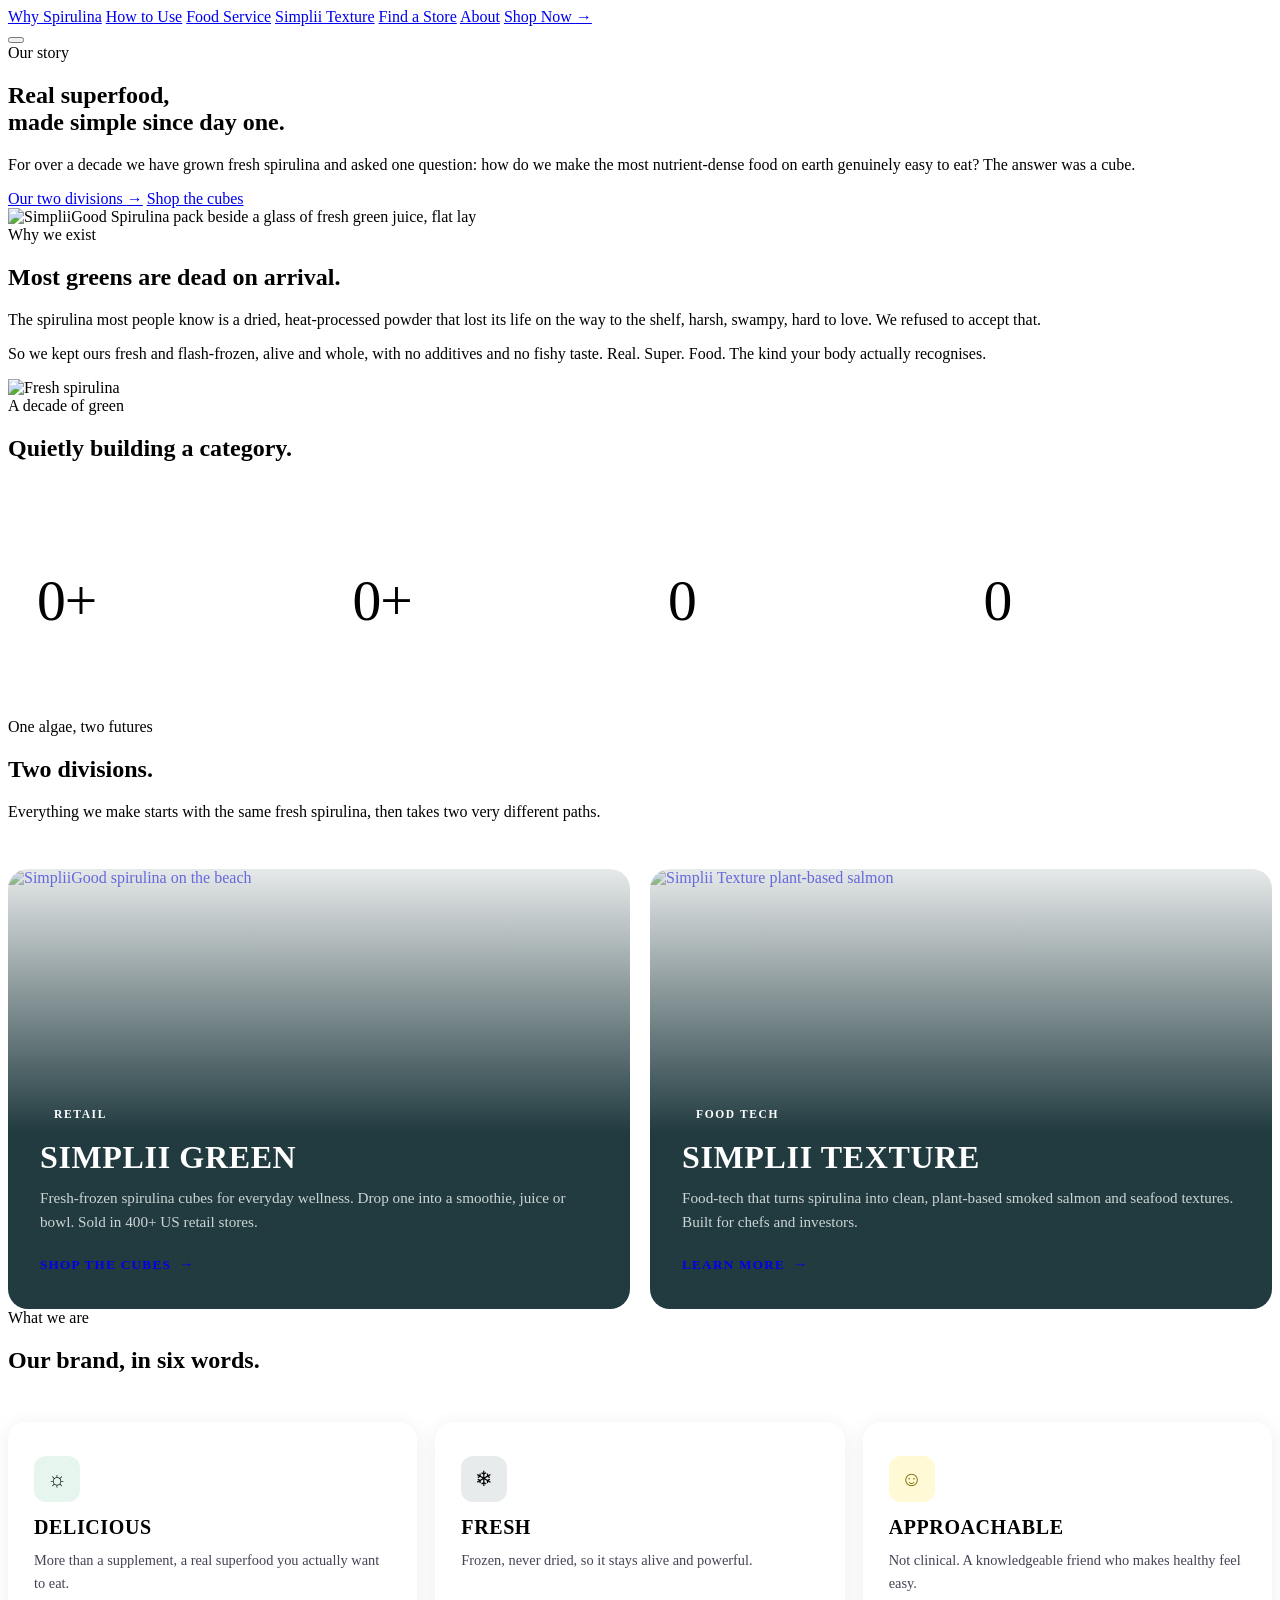
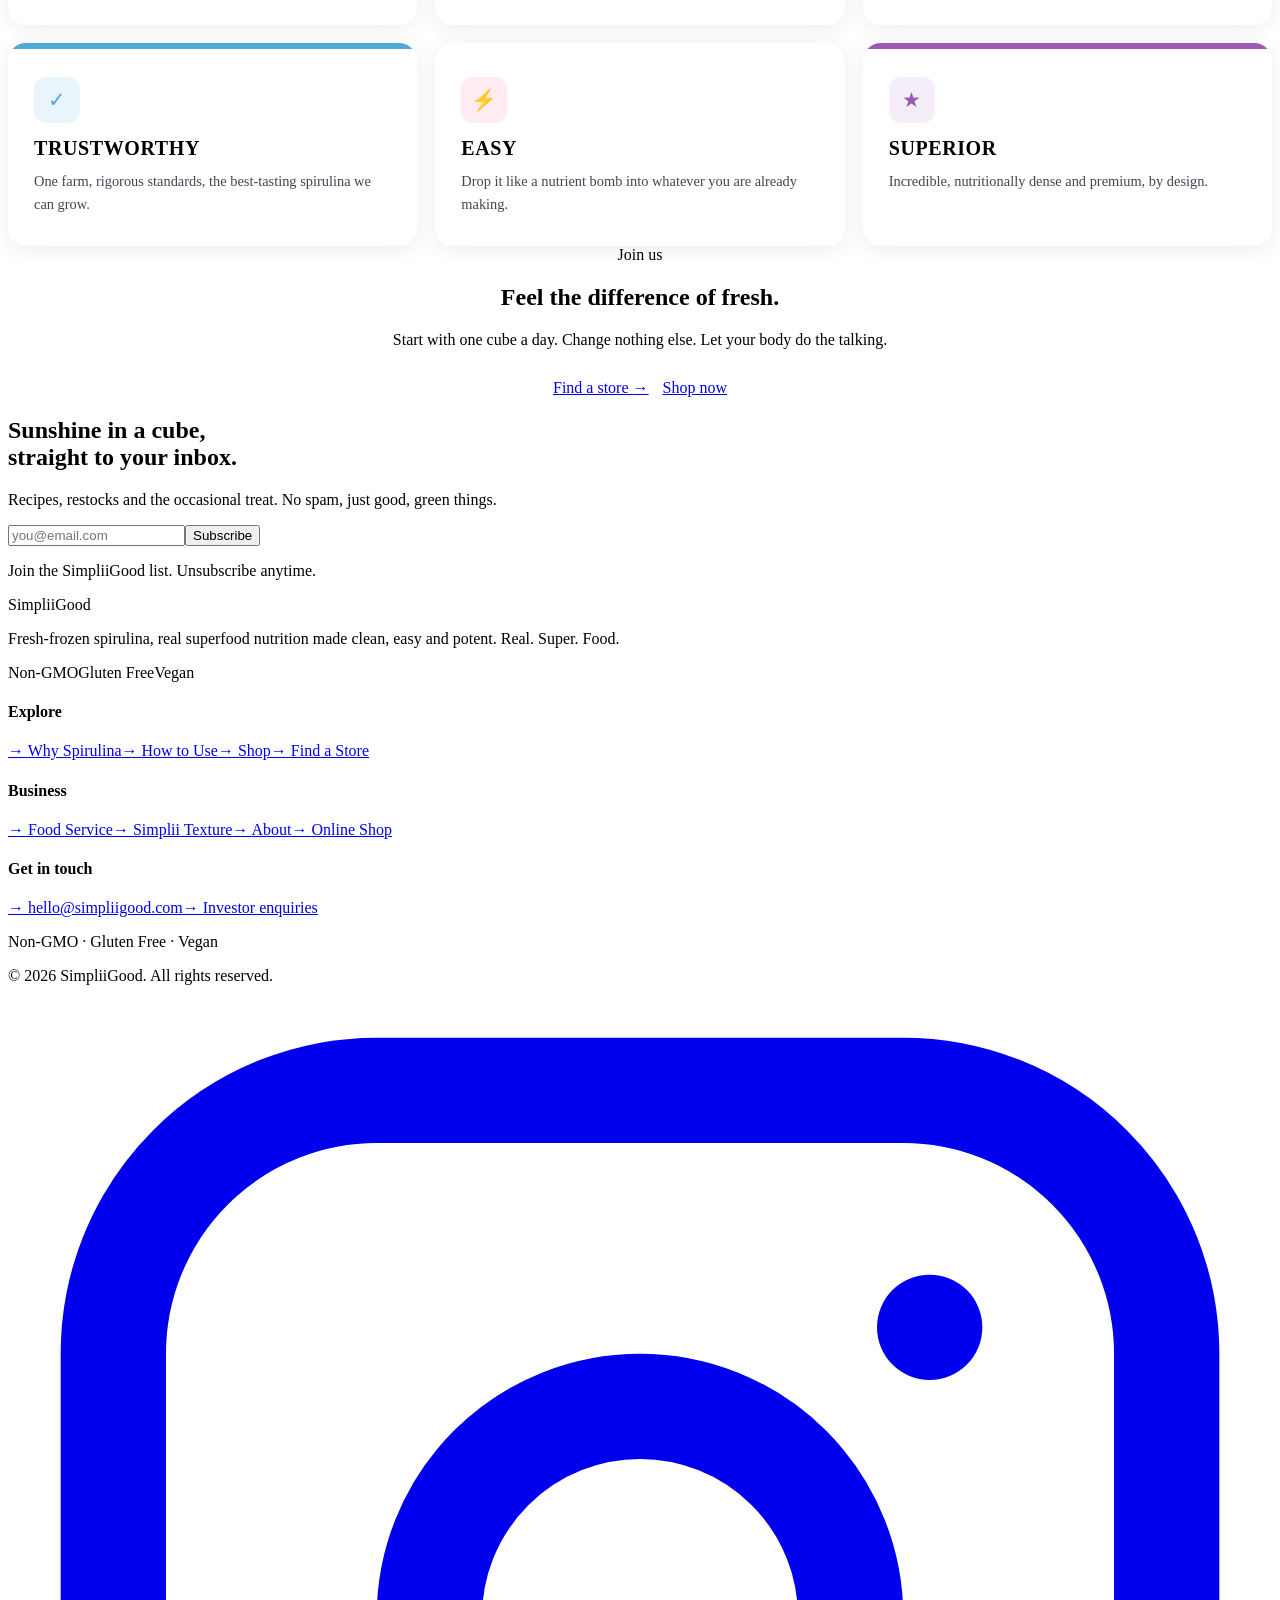
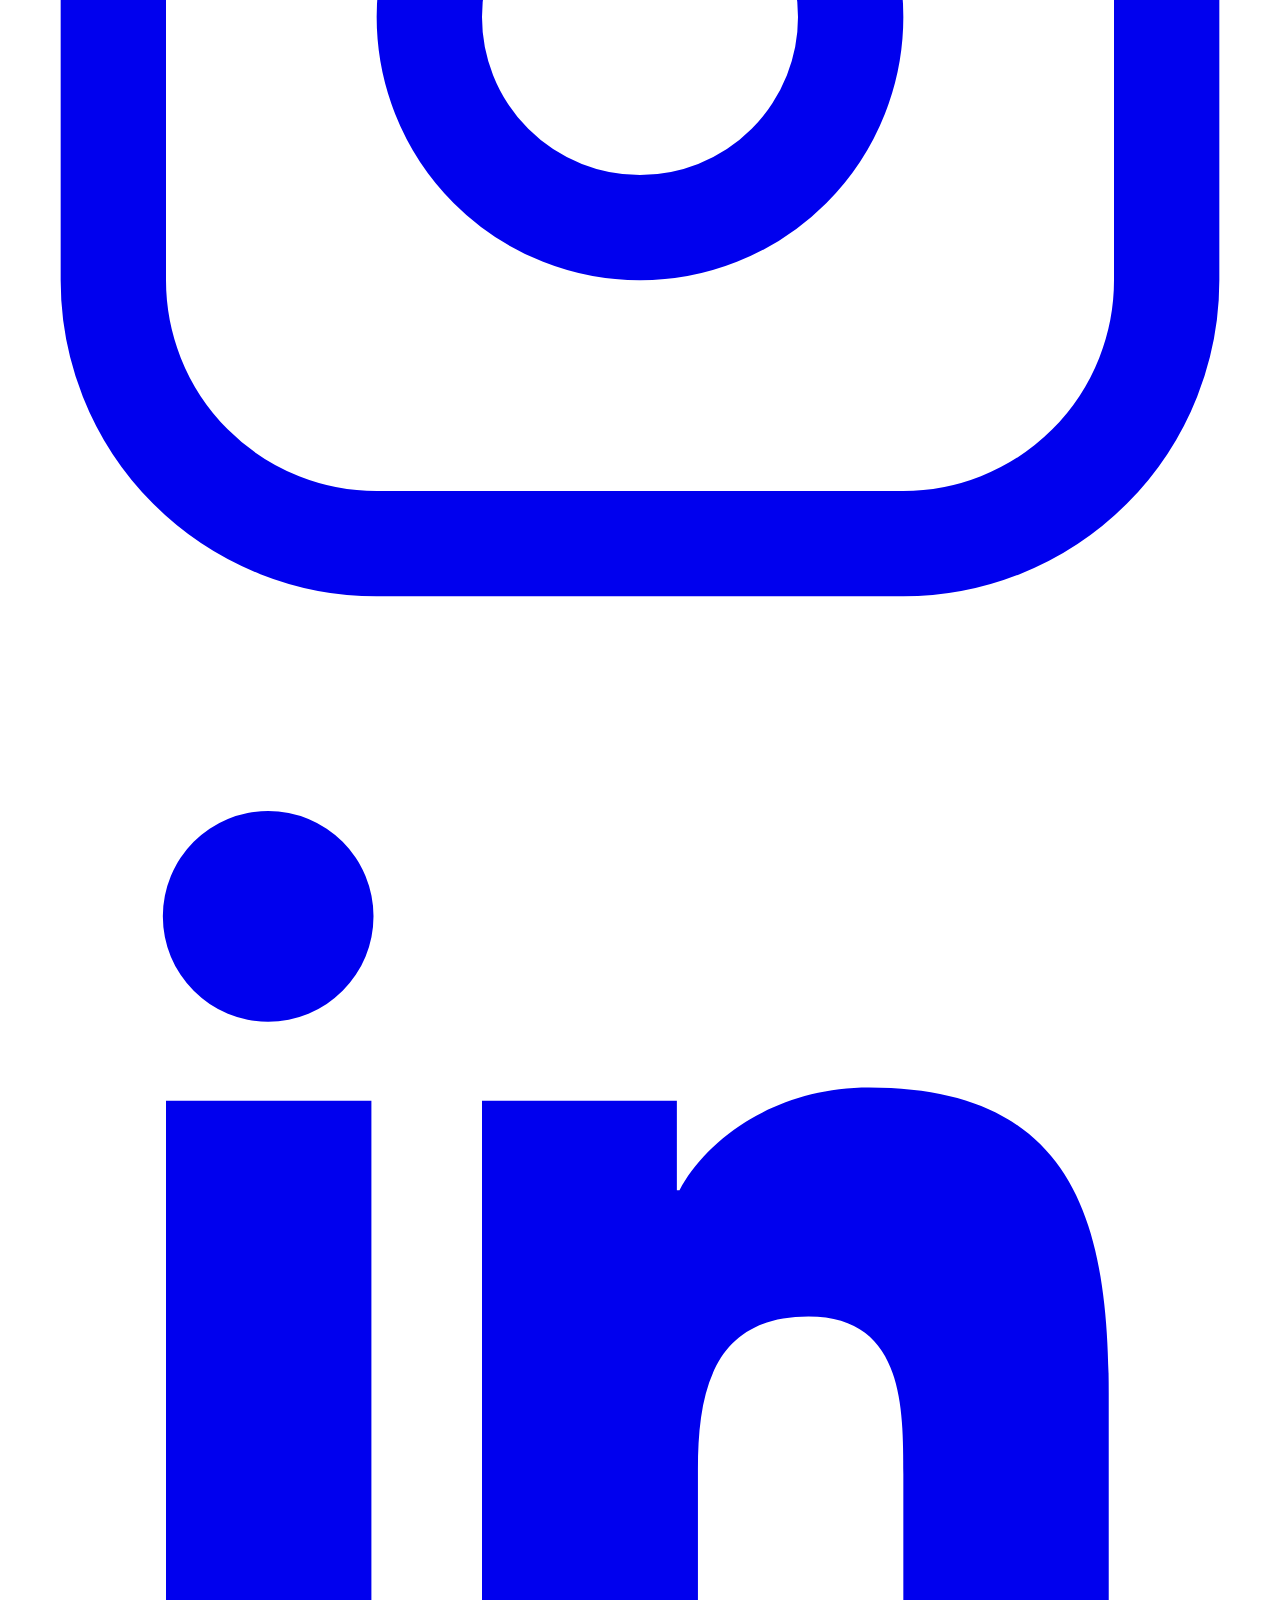
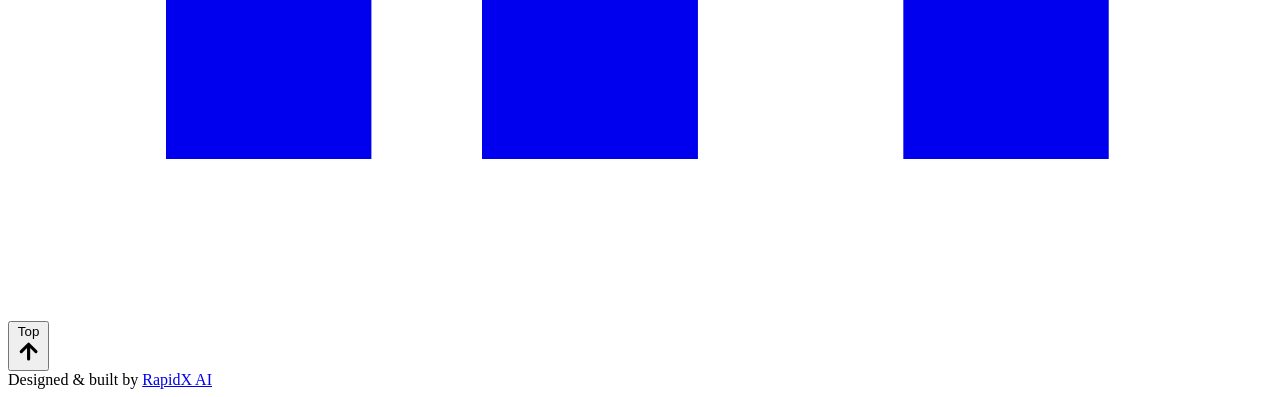
==== about.html @ 9faa0094 "Footer wordmark removal, white nav logo & about-page updates - Remove the giant 'SimpliiGood' footer" ====
<!DOCTYPE html>
<html lang="en">
<head>
<meta charset="UTF-8"/>
<meta name="viewport" content="width=device-width, initial-scale=1.0"/>
<title>About SimpliiGood, Real. Super. Food.</title>
<meta name="description" content="SimpliiGood has spent over a decade making real superfood simple, fresh-frozen spirulina you can drop into anything. Two divisions, one mission: sunshine in a cube."/>
<meta name="theme-color" content="#FEE62D"/>
<link rel="stylesheet" href="site.css"/>
<style>
/* =============================================
   ABOUT PAGE, PAGE-SPECIFIC ENRICHMENTS
   ============================================= */

/* --- STATS: timeline treatment --- */
.about-stats-wrap {
  display: grid;
  grid-template-columns: repeat(4, 1fr);
  gap: 0;
  border: 1.5px solid rgba(255,255,255,.18);
  border-radius: 16px;
  overflow: hidden;
  margin-top: 48px;
}
.about-stat {
  padding: 40px 28px;
  border-right: 1.5px solid rgba(255,255,255,.14);
  display: flex;
  flex-direction: column;
  gap: 10px;
  position: relative;
}
.about-stat:last-child { border-right: none; }
.about-stat .st-num {
  font-family: var(--display);
  font-size: clamp(2.4rem, 5vw, 3.6rem);
  color: var(--yellow);
  line-height: 1;
  letter-spacing: -.02em;
}
.about-stat .st-label {
  font-family: var(--cond);
  font-size: .85rem;
  text-transform: uppercase;
  letter-spacing: .1em;
  color: rgba(255,255,255,.6);
  line-height: 1.4;
}
.about-stat::before {
  content: '';
  display: block;
  width: 32px;
  height: 3px;
  background: var(--yellow);
  border-radius: 2px;
  margin-bottom: 8px;
}
@media (max-width: 700px) {
  .about-stats-wrap {
    grid-template-columns: repeat(2, 1fr);
  }
  .about-stat:nth-child(2) { border-right: none; }
  .about-stat:nth-child(3) { border-right: 1.5px solid rgba(255,255,255,.14); }
  .about-stat { border-bottom: 1.5px solid rgba(255,255,255,.14); }
  .about-stat:nth-child(3),
  .about-stat:nth-child(4) { border-bottom: none; }
}

/* --- DIVISIONS: full-bleed image cards --- */
.divisions-grid {
  display: grid;
  grid-template-columns: 1fr 1fr;
  gap: 20px;
  margin-top: 48px;
}
.division-card {
  border-radius: 20px;
  overflow: hidden;
  text-decoration: none;
  display: block;
  position: relative;
  min-height: 440px;
  background: var(--ink);
  transition: transform .35s ease, box-shadow .35s ease;
}
.division-card:hover {
  transform: translateY(-6px);
  box-shadow: 0 24px 60px rgba(0,0,0,.35);
}
.division-card .div-img {
  position: absolute;
  inset: 0;
  width: 100%;
  height: 100%;
  object-fit: cover;
  opacity: .55;
  transition: opacity .5s ease, transform .5s ease;
}
.division-card:hover .div-img {
  opacity: .65;
  transform: scale(1.04);
}
.division-card .div-overlay {
  position: absolute;
  inset: 0;
  background: linear-gradient(to top, rgba(14,42,47,.92) 40%, rgba(14,42,47,.1) 100%);
}
.division-card .div-content {
  position: absolute;
  bottom: 0;
  left: 0;
  right: 0;
  padding: 36px 32px;
}
.division-card .div-tag {
  display: inline-block;
  font-family: var(--cond);
  font-size: .72rem;
  letter-spacing: .14em;
  text-transform: uppercase;
  padding: 5px 14px;
  border-radius: 100px;
  margin-bottom: 14px;
  font-weight: 700;
}
.division-card.green-div .div-tag {
  background: var(--starburst);
  color: #fff;
}
.division-card.texture-div .div-tag {
  background: var(--raspberry);
  color: #fff;
}
.division-card h3 {
  font-family: var(--display);
  font-size: clamp(1.5rem, 3vw, 2rem);
  color: #fff;
  margin: 0 0 10px;
  text-transform: uppercase;
  letter-spacing: .02em;
}
.division-card p {
  font-family: var(--cond);
  font-size: .95rem;
  color: rgba(255,255,255,.78);
  line-height: 1.6;
  margin: 0 0 20px;
}
.division-card .div-link {
  display: inline-flex;
  align-items: center;
  gap: 8px;
  font-family: var(--cond);
  font-size: .82rem;
  letter-spacing: .1em;
  text-transform: uppercase;
  color: var(--yellow);
  font-weight: 700;
}
.division-card .div-link .arr { font-size: 1.1em; }
@media (max-width: 680px) {
  .divisions-grid { grid-template-columns: 1fr; }
  .division-card { min-height: 360px; }
}

/* --- VALUES: accent-colored icon bands --- */
.values-cards {
  display: grid;
  grid-template-columns: repeat(3, 1fr);
  gap: 18px;
  margin-top: 48px;
}
.value-card {
  background: #fff;
  border-radius: 18px;
  overflow: hidden;
  display: flex;
  flex-direction: column;
  box-shadow: 0 4px 20px rgba(14,42,47,.08);
  transition: transform .3s ease, box-shadow .3s ease;
}
.value-card:hover {
  transform: translateY(-5px) rotate(-.5deg);
  box-shadow: 0 14px 40px rgba(14,42,47,.14);
}
.value-card .vc-band {
  height: 6px;
  width: 100%;
}
.value-card .vc-body {
  padding: 28px 26px 30px;
  flex: 1;
  display: flex;
  flex-direction: column;
  gap: 10px;
}
.value-card .vc-icon {
  width: 46px;
  height: 46px;
  border-radius: 12px;
  display: flex;
  align-items: center;
  justify-content: center;
  font-size: 1.3rem;
  margin-bottom: 4px;
}
.value-card h3 {
  font-family: var(--display);
  font-size: 1.25rem;
  color: var(--ink);
  text-transform: uppercase;
  letter-spacing: .03em;
  margin: 0;
}
.value-card p {
  font-family: var(--cond);
  font-size: .9rem;
  color: #445;
  line-height: 1.6;
  margin: 0;
}

/* band + icon colors per card */
.vc-delicious .vc-band { background: var(--starburst); }
.vc-delicious .vc-icon { background: rgba(49,178,120,.12); color: var(--starburst); }
.vc-fresh .vc-band { background: var(--green); }
.vc-fresh .vc-icon { background: rgba(21,64,72,.1); color: var(--green); }
.vc-approachable .vc-band { background: var(--yellow); }
.vc-approachable .vc-icon { background: rgba(254,230,45,.2); color: #7a6b00; }
.vc-trustworthy .vc-band { background: #4FAAD7; }
.vc-trustworthy .vc-icon { background: rgba(79,170,215,.12); color: #4FAAD7; }
.vc-easy .vc-band { background: var(--raspberry); }
.vc-easy .vc-icon { background: rgba(239,70,123,.1); color: var(--raspberry); }
.vc-superior .vc-band { background: #9B59B6; }
.vc-superior .vc-icon { background: rgba(155,89,182,.1); color: #9B59B6; }

@media (max-width: 800px) {
  .values-cards { grid-template-columns: repeat(2, 1fr); }
}
@media (max-width: 480px) {
  .values-cards { grid-template-columns: 1fr; }
}

</style>
</head>
<body>
<div class="grain" aria-hidden="true"></div>
<div class="scroll-prog" id="scrollProg" aria-hidden="true"></div>
<div class="cursor" id="cursor" aria-hidden="true"></div>
<div class="cursor-dot" id="cursorDot" aria-hidden="true"></div>

<header class="nav" id="nav">
  <div class="wrap nav-inner">
    <a href="index.html" class="brand"><img src="images/wordmark.png" alt="SimpliiGood" onerror="this.style.display='none'"/></a>
    <nav class="nav-links" id="navLinks">
      <a href="simplii-green.html#benefits">Why Spirulina</a>
      <a href="simplii-green.html#use">How to Use</a>
      <a href="food-service.html">Food Service</a>
      <a href="texture.html">Simplii Texture</a>
      <a href="simplii-green.html#stores">Find a Store</a>
      <a href="about.html">About</a>
      <a class="btn btn-green" href="https://shop.simpliigood.com" target="_blank" rel="noopener">Shop Now <span class="arr">&#8594;</span></a>
    </nav>
    <button class="burger" id="burger" aria-label="Menu"><span></span><span></span><span></span></button>
  </div>
</header>

<!-- HERO -->
<section class="phero yellow">
  <div class="wrap phero-grid">
    <div class="reveal">
      <span class="eyebrow">Our story</span>
      <h1>Real superfood, <br/>made simple <span class="ras" style="color:var(--starburst)">since day one.</span></h1>
      <p class="lead">For over a decade we have grown fresh spirulina and asked one question: how do we make the most nutrient-dense food on earth genuinely easy to eat? The answer was a cube.</p>
      <div class="phero-cta">
        <a class="btn btn-green" href="#divisions">Our two divisions <span class="arr">&#8594;</span></a>
        <a class="btn btn-outline-green" href="https://shop.simpliigood.com" target="_blank" rel="noopener">Shop the cubes</a>
      </div>
    </div>
    <div class="phero-media reveal"><img src="images/inaction-tray.webp" alt="SimpliiGood Spirulina pack beside a glass of fresh green juice, flat lay"/></div>
  </div>
</section>

<!-- MISSION -->
<section class="sec">
  <div class="wrap split wide-l">
    <div class="reveal">
      <span class="eyebrow" style="color:var(--starburst)">Why we exist</span>
      <h2>Most greens are <span style="color:var(--starburst)">dead on arrival.</span></h2>
      <p>The spirulina most people know is a dried, heat-processed powder that lost its life on the way to the shelf, harsh, swampy, hard to love. We refused to accept that.</p>
      <p>So we kept ours fresh and flash-frozen, alive and whole, with no additives and no fishy taste. Real. Super. Food. The kind your body actually recognises.</p>
    </div>
    <div class="split-media reveal"><img src="images/pack-splash.webp" alt="Fresh spirulina"/></div>
  </div>
</section>

<!-- STATS -->
<section class="sec green">
  <div class="wrap">
    <div class="sec-head reveal"><span class="eyebrow">A decade of green</span><h2>Quietly building <span class="y">a category.</span></h2></div>
    <div class="about-stats-wrap reveal">
      <div class="about-stat">
        <span class="st-num"><span class="count" data-to="12">0</span>+</span>
        <span class="st-label">Years growing fresh spirulina</span>
      </div>
      <div class="about-stat">
        <span class="st-num"><span class="count" data-to="400">0</span>+</span>
        <span class="st-label">US retail stores stocking us</span>
      </div>
      <div class="about-stat">
        <span class="st-num"><span class="count" data-to="2">0</span></span>
        <span class="st-label">Divisions, one mission</span>
      </div>
      <div class="about-stat">
        <span class="st-num"><span class="count" data-to="1">0</span></span>
        <span class="st-label">Traceable farm, harvested to order</span>
      </div>
    </div>
  </div>
</section>

<!-- DIVISIONS -->
<section class="sec" id="divisions">
  <div class="wrap">
    <div class="sec-head reveal"><span class="eyebrow" style="color:var(--starburst)">One algae, two futures</span><h2>Two divisions.</h2><p>Everything we make starts with the same fresh spirulina, then takes two very different paths.</p></div>
    <div class="divisions-grid">
      <a class="division-card green-div reveal" href="https://shop.simpliigood.com" target="_blank" rel="noopener">
        <img class="div-img" src="images/beach-pack.webp" alt="SimpliiGood spirulina on the beach" loading="lazy"/>
        <div class="div-overlay"></div>
        <div class="div-content">
          <span class="div-tag">Retail</span>
          <h3>Simplii Green</h3>
          <p>Fresh-frozen spirulina cubes for everyday wellness. Drop one into a smoothie, juice or bowl. Sold in 400+ US retail stores.</p>
          <span class="div-link">Shop the cubes <span class="arr">&#8594;</span></span>
        </div>
      </a>
      <a class="division-card texture-div reveal" href="texture.html">
        <img class="div-img" src="images/texture-slices.webp" alt="Simplii Texture plant-based salmon" loading="lazy"/>
        <div class="div-overlay"></div>
        <div class="div-content">
          <span class="div-tag">Food Tech</span>
          <h3>Simplii Texture</h3>
          <p>Food-tech that turns spirulina into clean, plant-based smoked salmon and seafood textures. Built for chefs and investors.</p>
          <span class="div-link">Learn more <span class="arr">&#8594;</span></span>
        </div>
      </a>
    </div>
  </div>
</section>

<!-- VALUES -->
<section class="sec yellow">
  <div class="wrap">
    <div class="sec-head reveal"><span class="eyebrow">What we are</span><h2>Our brand, in six words.</h2></div>
    <div class="values-cards">
      <div class="value-card vc-delicious reveal">
        <div class="vc-band"></div>
        <div class="vc-body">
          <div class="vc-icon">&#9788;</div>
          <h3>Delicious</h3>
          <p>More than a supplement, a real superfood you actually want to eat.</p>
        </div>
      </div>
      <div class="value-card vc-fresh reveal">
        <div class="vc-band"></div>
        <div class="vc-body">
          <div class="vc-icon">&#10052;</div>
          <h3>Fresh</h3>
          <p>Frozen, never dried, so it stays alive and powerful.</p>
        </div>
      </div>
      <div class="value-card vc-approachable reveal">
        <div class="vc-band"></div>
        <div class="vc-body">
          <div class="vc-icon">&#9786;</div>
          <h3>Approachable</h3>
          <p>Not clinical. A knowledgeable friend who makes healthy feel easy.</p>
        </div>
      </div>
      <div class="value-card vc-trustworthy reveal">
        <div class="vc-band"></div>
        <div class="vc-body">
          <div class="vc-icon">&#10003;</div>
          <h3>Trustworthy</h3>
          <p>One farm, rigorous standards, the best-tasting spirulina we can grow.</p>
        </div>
      </div>
      <div class="value-card vc-easy reveal">
        <div class="vc-band"></div>
        <div class="vc-body">
          <div class="vc-icon">&#9889;</div>
          <h3>Easy</h3>
          <p>Drop it like a nutrient bomb into whatever you are already making.</p>
        </div>
      </div>
      <div class="value-card vc-superior reveal">
        <div class="vc-band"></div>
        <div class="vc-body">
          <div class="vc-icon">&#9733;</div>
          <h3>Superior</h3>
          <p>Incredible, nutritionally dense and premium, by design.</p>
        </div>
      </div>
    </div>
  </div>
</section>

<!-- CLOSING CTA -->
<section class="sec ink">
  <div class="wrap" style="text-align:center">
    <div class="sec-head reveal center"><span class="eyebrow">Join us</span><h2>Feel the <span class="y">difference of fresh.</span></h2><p style="margin:18px auto 30px">Start with one cube a day. Change nothing else. Let your body do the talking.</p></div>
    <div class="reveal" style="display:flex;gap:14px;justify-content:center;flex-wrap:wrap">
      <a class="btn btn-yellow" href="simplii-green.html#stores">Find a store <span class="arr">&#8594;</span></a>
      <a class="btn btn-outline-light" href="https://shop.simpliigood.com" target="_blank" rel="noopener">Shop now</a>
    </div>
  </div>
</section>

<!-- FOOTER -->
<footer class="footer" id="site-footer">
  <div class="wrap">
    <div class="footer-cta reveal">
      <div><h2>Sunshine in a cube,<br/><span class="y">straight to your inbox.</span></h2><p class="cta-sub">Recipes, restocks and the occasional treat. No spam, just good, green things.</p></div>
      <div><form class="news" id="newsForm" novalidate><input type="email" name="email" placeholder="you@email.com" aria-label="Email" required/><button type="submit">Subscribe</button></form><p class="cta-small">Join the SimpliiGood list. Unsubscribe anytime.</p></div>
    </div>
    <div class="footer-top">
      <div class="reveal"><div class="fmark">SimpliiGood</div><p class="tag">Fresh-frozen spirulina, real superfood nutrition made clean, easy and potent. Real. Super. Food.</p><div class="badges"><span>Non-GMO</span><span>Gluten Free</span><span>Vegan</span></div></div>
      <div class="col reveal"><h4>Explore</h4><a href="simplii-green.html#benefits"><span class="fa">&#8594;&nbsp;</span>Why Spirulina</a><a href="simplii-green.html#use"><span class="fa">&#8594;&nbsp;</span>How to Use</a><a href="simplii-green.html#shop"><span class="fa">&#8594;&nbsp;</span>Shop</a><a href="simplii-green.html#stores"><span class="fa">&#8594;&nbsp;</span>Find a Store</a></div>
      <div class="col reveal"><h4>Business</h4><a href="food-service.html"><span class="fa">&#8594;&nbsp;</span>Food Service</a><a href="texture.html"><span class="fa">&#8594;&nbsp;</span>Simplii Texture</a><a href="about.html"><span class="fa">&#8594;&nbsp;</span>About</a><a href="https://shop.simpliigood.com" target="_blank" rel="noopener"><span class="fa">&#8594;&nbsp;</span>Online Shop</a></div>
      <div class="col reveal"><h4>Get in touch</h4><a href="mailto:hello@simpliigood.com"><span class="fa">&#8594;&nbsp;</span>hello@simpliigood.com</a><a href="texture.html#contact"><span class="fa">&#8594;&nbsp;</span>Investor enquiries</a><p>Non-GMO &middot; Gluten Free &middot; Vegan</p></div>
    </div>
    <div class="footer-bottom">
      <span class="footer-legal">&copy; 2026 SimpliiGood. All rights reserved.</span>
      <div class="footer-bottom-right">
        <div class="socials">
          <a href="#" aria-label="Instagram"><svg viewBox="0 0 24 24" fill="none" stroke="currentColor" stroke-width="2"><rect x="2" y="2" width="20" height="20" rx="5"/><circle cx="12" cy="12" r="4"/><circle cx="17.5" cy="6.5" r="1" fill="currentColor" stroke="none"/></svg></a>
          <a href="#" aria-label="LinkedIn"><svg viewBox="0 0 24 24" fill="currentColor"><path d="M6.94 5a2 2 0 11-4 0 2 2 0 014 0zM3 8.5h3.9V21H3zM9 8.5h3.7v1.7h.05c.5-.95 1.8-1.95 3.6-1.95 3.85 0 4.55 2.5 4.55 5.8V21h-3.9v-5.4c0-1.3 0-3-1.8-3s-2.1 1.4-2.1 2.9V21H9z"/></svg></a>
        </div>
        <button class="totop" id="toTop" aria-label="Back to top">Top <svg viewBox="0 0 24 24" fill="none" stroke="currentColor" stroke-width="3" stroke-linecap="round" stroke-linejoin="round"><path d="M12 19V5M5 12l7-7 7 7"/></svg></button>
      </div>
    </div>
    <div class="footer-credit">Designed &amp; built by <a href="https://rapidxai.com" target="_blank" rel="noopener">RapidX AI</a></div>
  </div>
</footer>

<script src="https://cdnjs.cloudflare.com/ajax/libs/gsap/3.12.5/gsap.min.js"></script>
<script src="https://cdnjs.cloudflare.com/ajax/libs/gsap/3.12.5/ScrollTrigger.min.js"></script>
<script src="https://cdn.jsdelivr.net/npm/lenis@1.1.14/dist/lenis.min.js"></script>
<script src="site.js"></script>
</body>
</html>
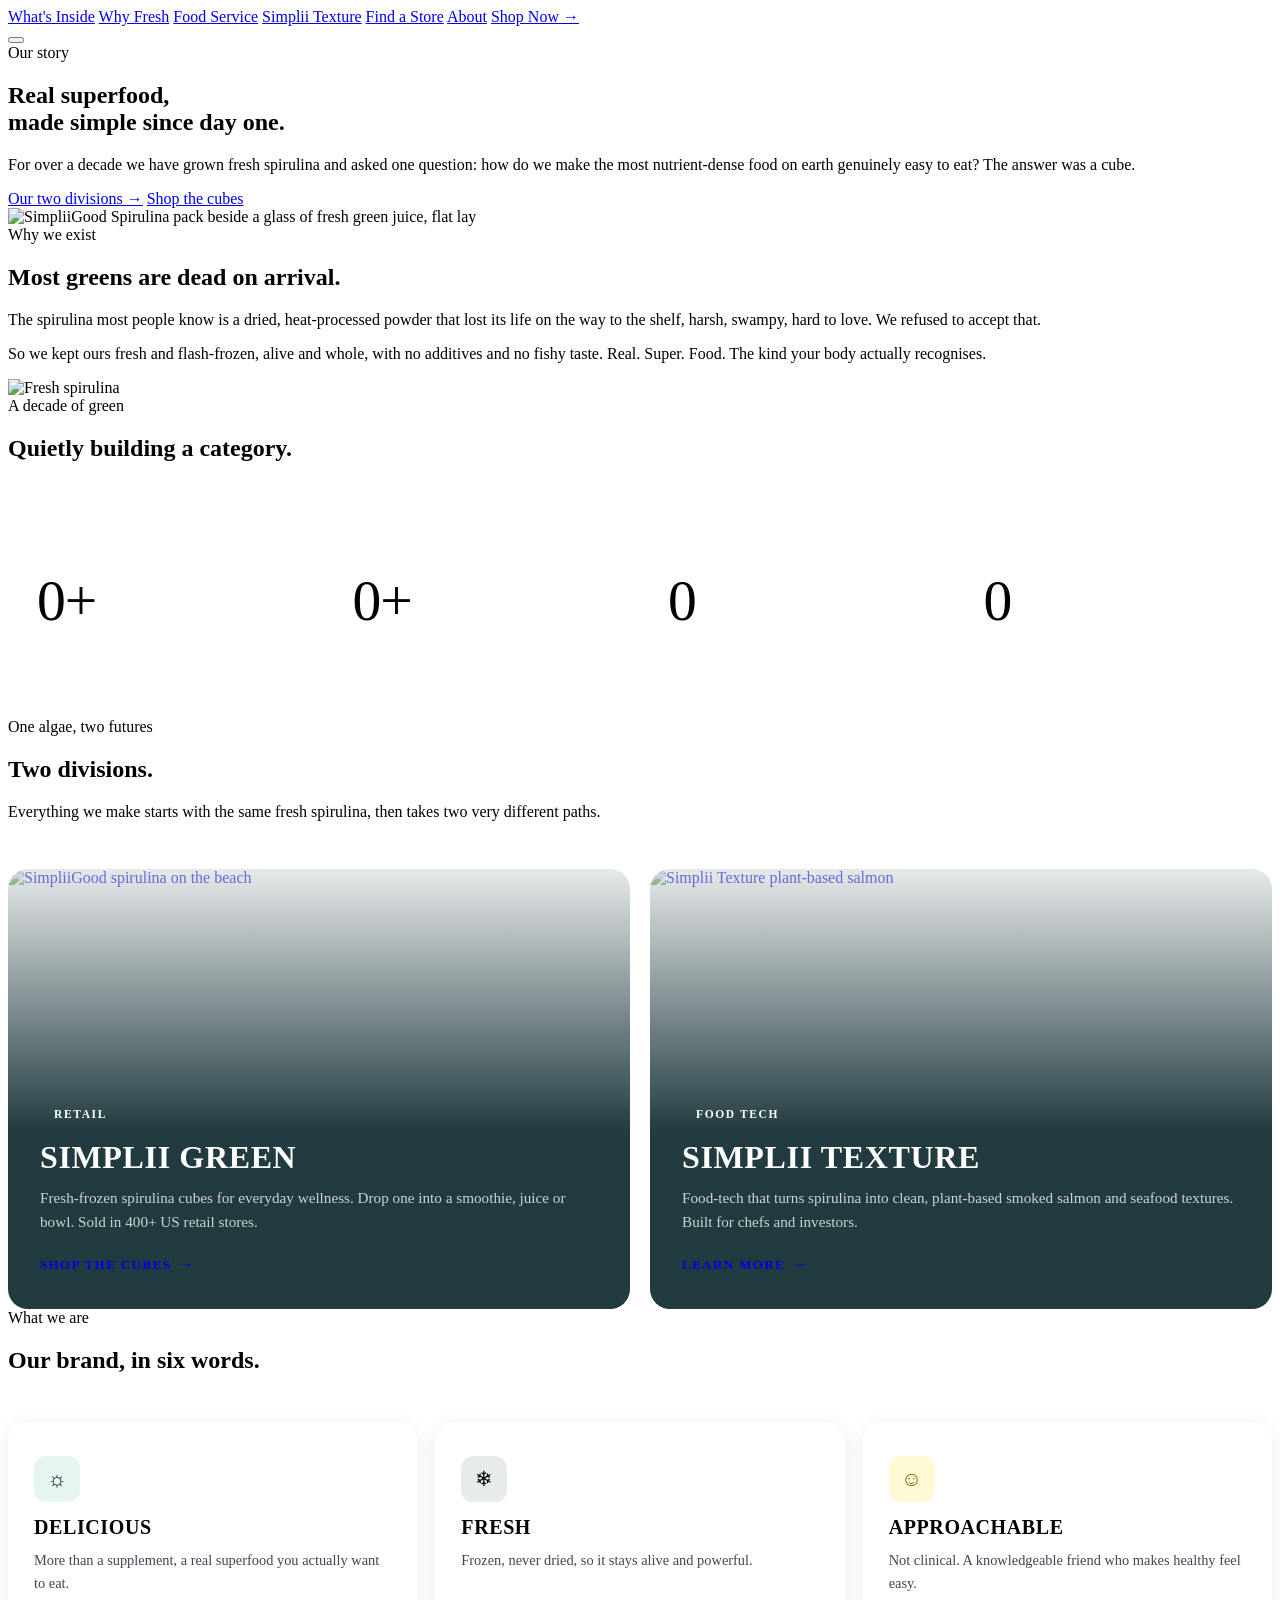
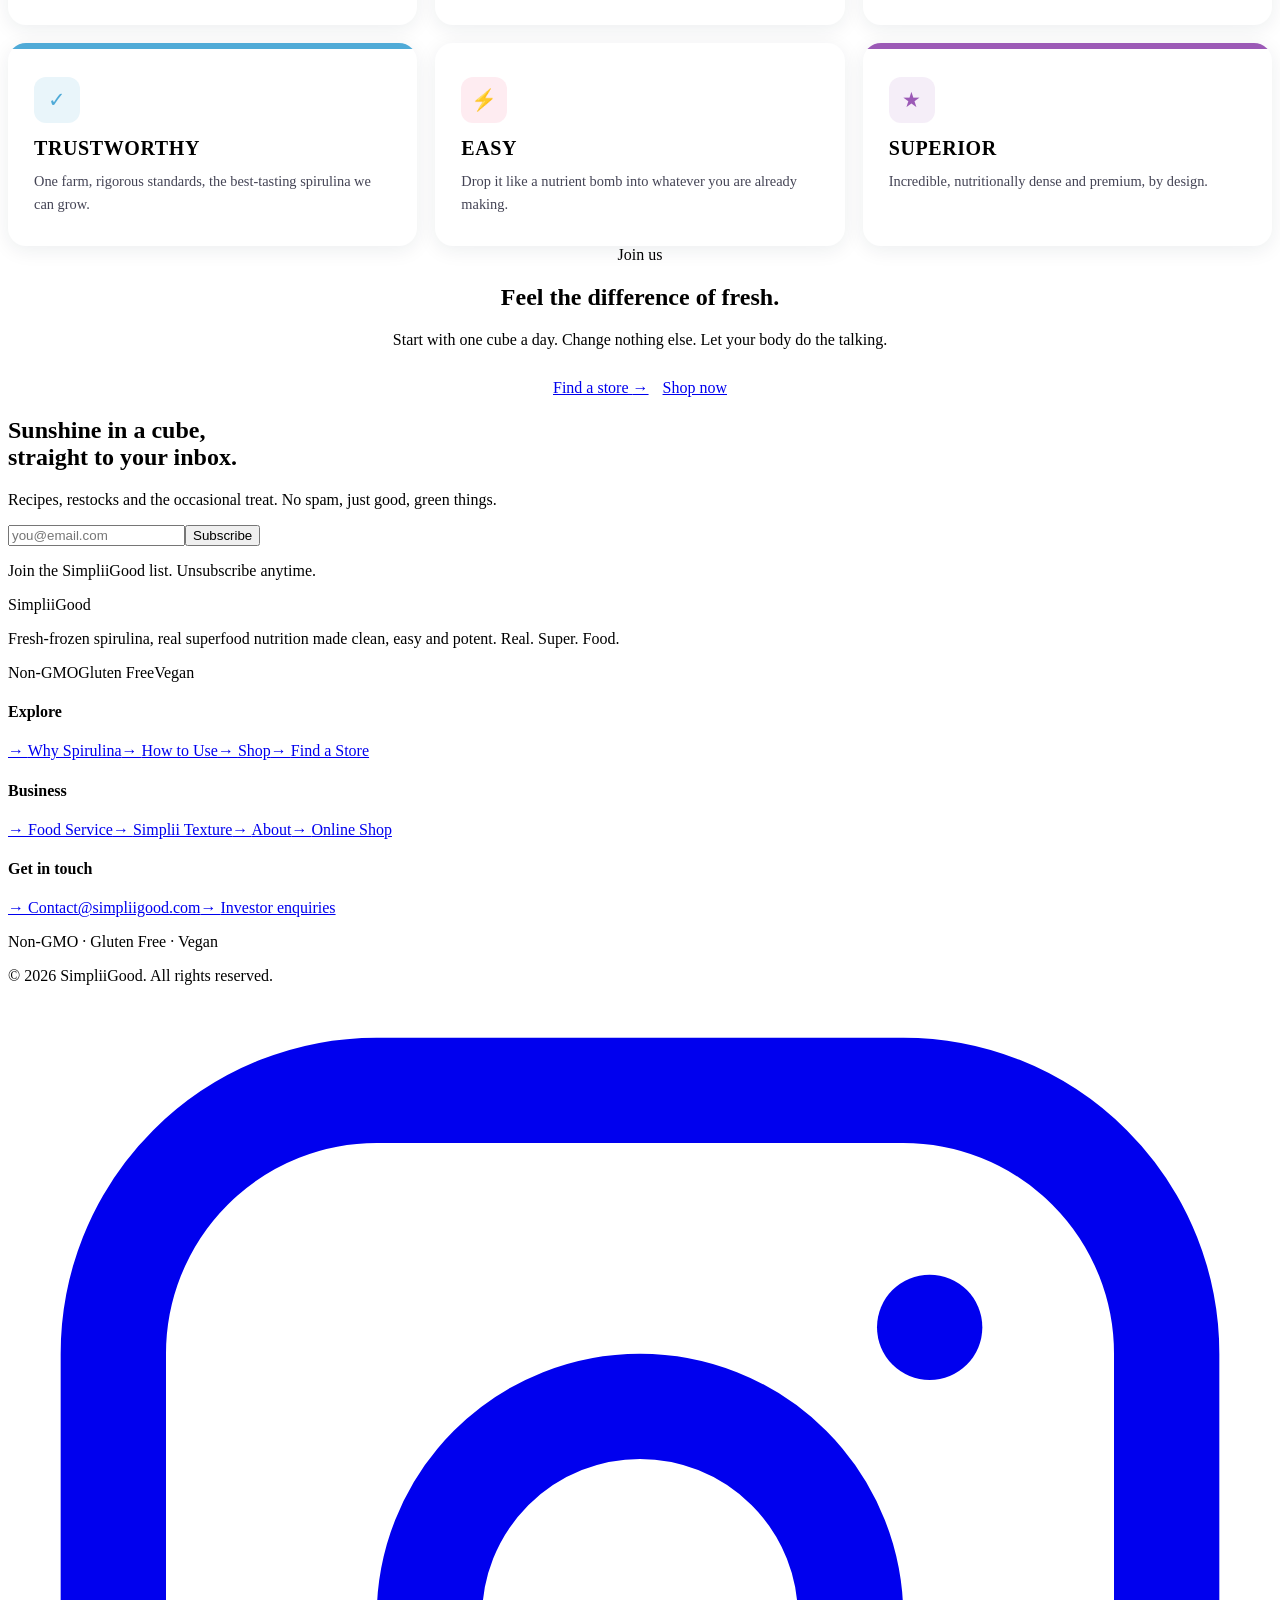
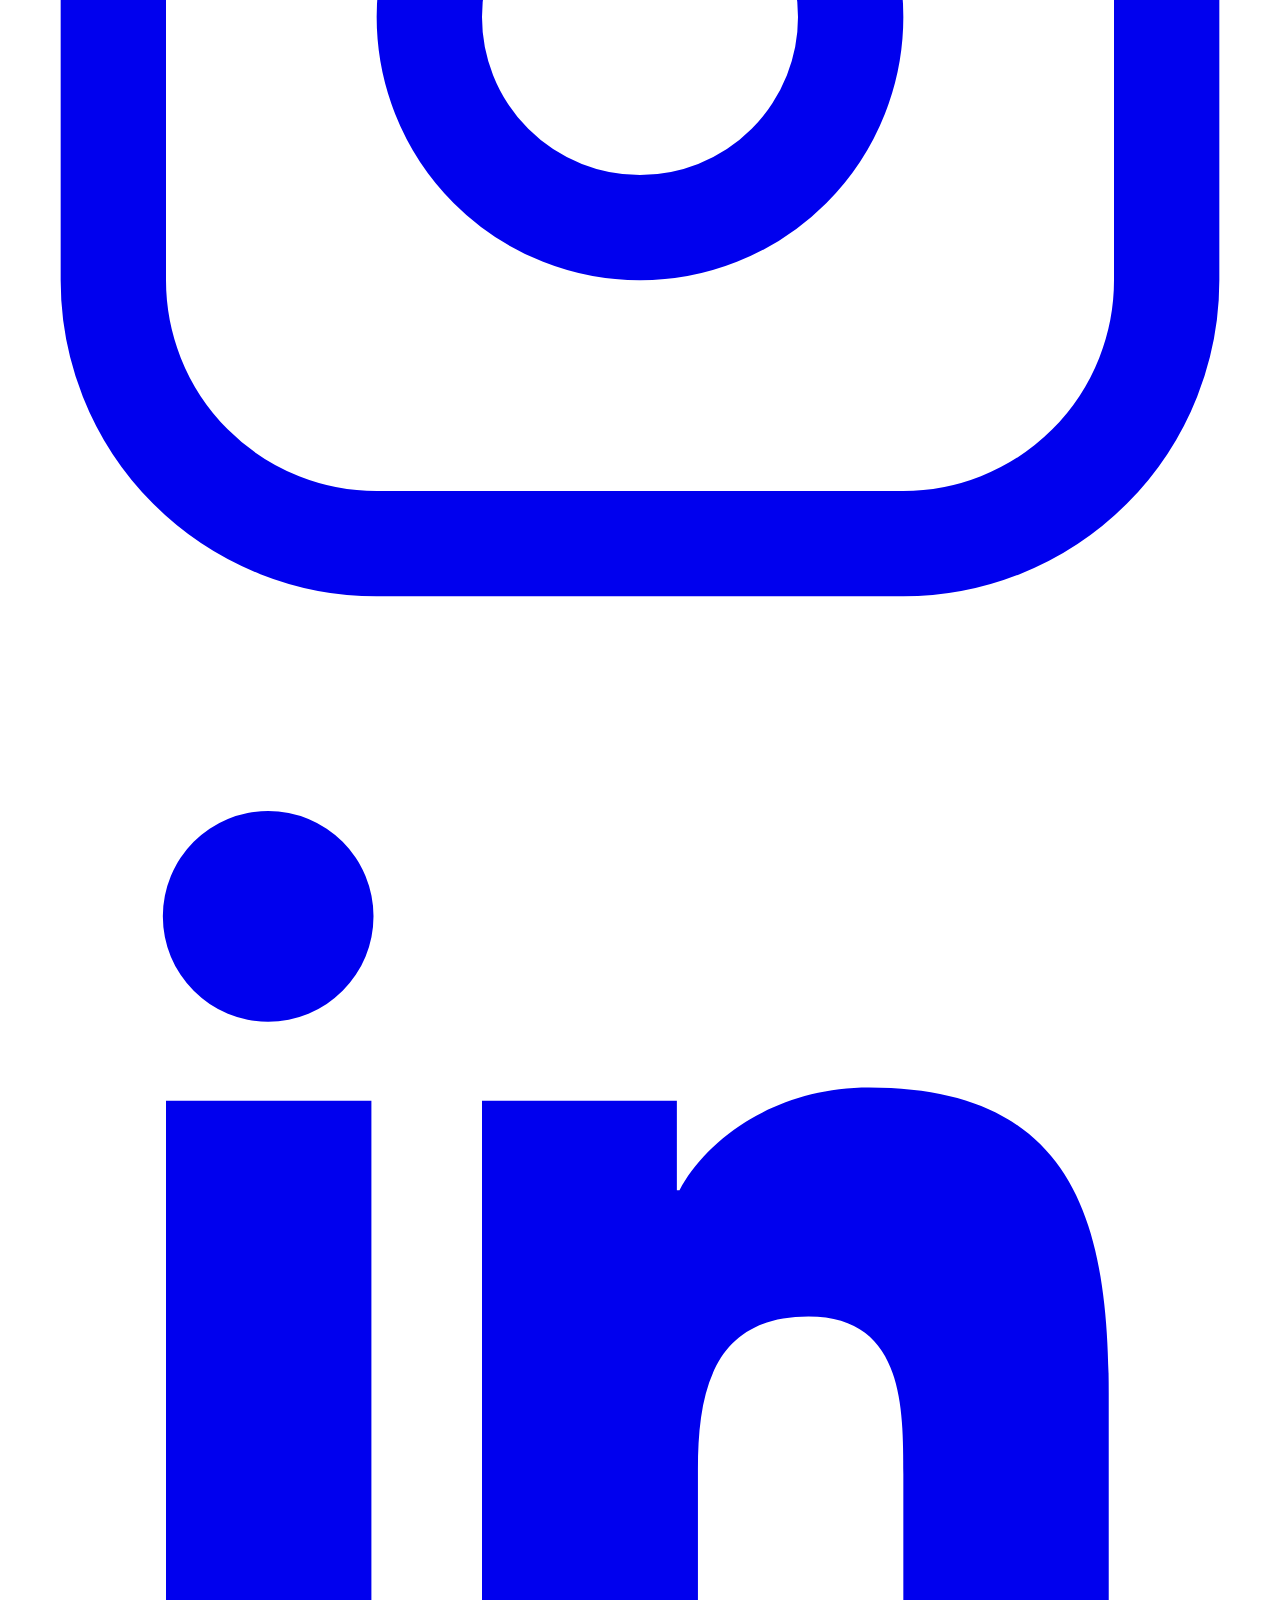
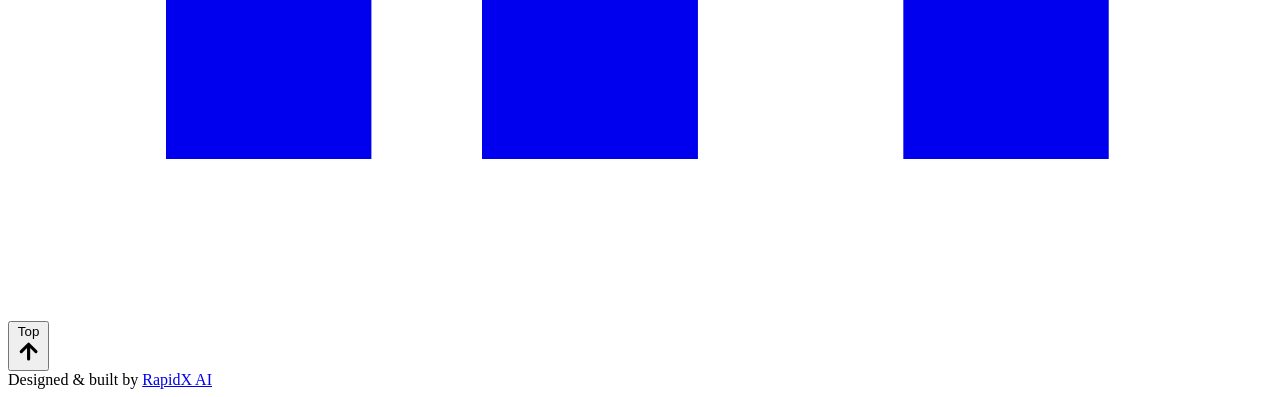
==== commit e7a8ccc5: "Green/Texture content + nav refresh - Green: replace cheap benefits PNG with coded "What it is" band" ====
--- a/about.html
+++ b/about.html
@@ -240,7 +240,9 @@
 @media (max-width: 480px) {
   .values-cards { grid-template-columns: 1fr; }
 }
-
+/* solid nav-light header (the hero is light, so it can't be transparent); links stay white on scroll */
+.nav.nav-light { background: var(--green); }
+.nav.nav-light.scrolled .nav-links a:not(.btn) { color: var(--cream); }
 </style>
 </head>
 <body>
@@ -249,17 +251,17 @@
 <div class="cursor" id="cursor" aria-hidden="true"></div>
 <div class="cursor-dot" id="cursorDot" aria-hidden="true"></div>
 
-<header class="nav" id="nav">
+<header class="nav nav-light" id="nav">
   <div class="wrap nav-inner">
     <a href="index.html" class="brand"><img src="images/wordmark.png" alt="SimpliiGood" onerror="this.style.display='none'"/></a>
     <nav class="nav-links" id="navLinks">
-      <a href="simplii-green.html#benefits">Why Spirulina</a>
-      <a href="simplii-green.html#use">How to Use</a>
+      <a href="simplii-green.html#inside">What's Inside</a>
+      <a href="simplii-green.html#fresh">Why Fresh</a>
       <a href="food-service.html">Food Service</a>
       <a href="texture.html">Simplii Texture</a>
       <a href="simplii-green.html#stores">Find a Store</a>
       <a href="about.html">About</a>
-      <a class="btn btn-green" href="https://shop.simpliigood.com" target="_blank" rel="noopener">Shop Now <span class="arr">&#8594;</span></a>
+      <a class="btn btn-green" href="https://shop.simpliigood.com" target="_blank" rel="noopener" data-cursor="Shop">Shop Now <span class="arr">&#8594;</span></a>
     </nav>
     <button class="burger" id="burger" aria-label="Menu"><span></span><span></span><span></span></button>
   </div>
@@ -427,7 +429,7 @@
       <div class="reveal"><div class="fmark">SimpliiGood</div><p class="tag">Fresh-frozen spirulina, real superfood nutrition made clean, easy and potent. Real. Super. Food.</p><div class="badges"><span>Non-GMO</span><span>Gluten Free</span><span>Vegan</span></div></div>
       <div class="col reveal"><h4>Explore</h4><a href="simplii-green.html#benefits"><span class="fa">&#8594;&nbsp;</span>Why Spirulina</a><a href="simplii-green.html#use"><span class="fa">&#8594;&nbsp;</span>How to Use</a><a href="simplii-green.html#shop"><span class="fa">&#8594;&nbsp;</span>Shop</a><a href="simplii-green.html#stores"><span class="fa">&#8594;&nbsp;</span>Find a Store</a></div>
       <div class="col reveal"><h4>Business</h4><a href="food-service.html"><span class="fa">&#8594;&nbsp;</span>Food Service</a><a href="texture.html"><span class="fa">&#8594;&nbsp;</span>Simplii Texture</a><a href="about.html"><span class="fa">&#8594;&nbsp;</span>About</a><a href="https://shop.simpliigood.com" target="_blank" rel="noopener"><span class="fa">&#8594;&nbsp;</span>Online Shop</a></div>
-      <div class="col reveal"><h4>Get in touch</h4><a href="mailto:hello@simpliigood.com"><span class="fa">&#8594;&nbsp;</span>hello@simpliigood.com</a><a href="texture.html#contact"><span class="fa">&#8594;&nbsp;</span>Investor enquiries</a><p>Non-GMO &middot; Gluten Free &middot; Vegan</p></div>
+      <div class="col reveal"><h4>Get in touch</h4><a href="mailto:Contact@simpliigood.com"><span class="fa">&#8594;&nbsp;</span>Contact@simpliigood.com</a><a href="texture.html#contact"><span class="fa">&#8594;&nbsp;</span>Investor enquiries</a><p>Non-GMO &middot; Gluten Free &middot; Vegan</p></div>
     </div>
     <div class="footer-bottom">
       <span class="footer-legal">&copy; 2026 SimpliiGood. All rights reserved.</span>
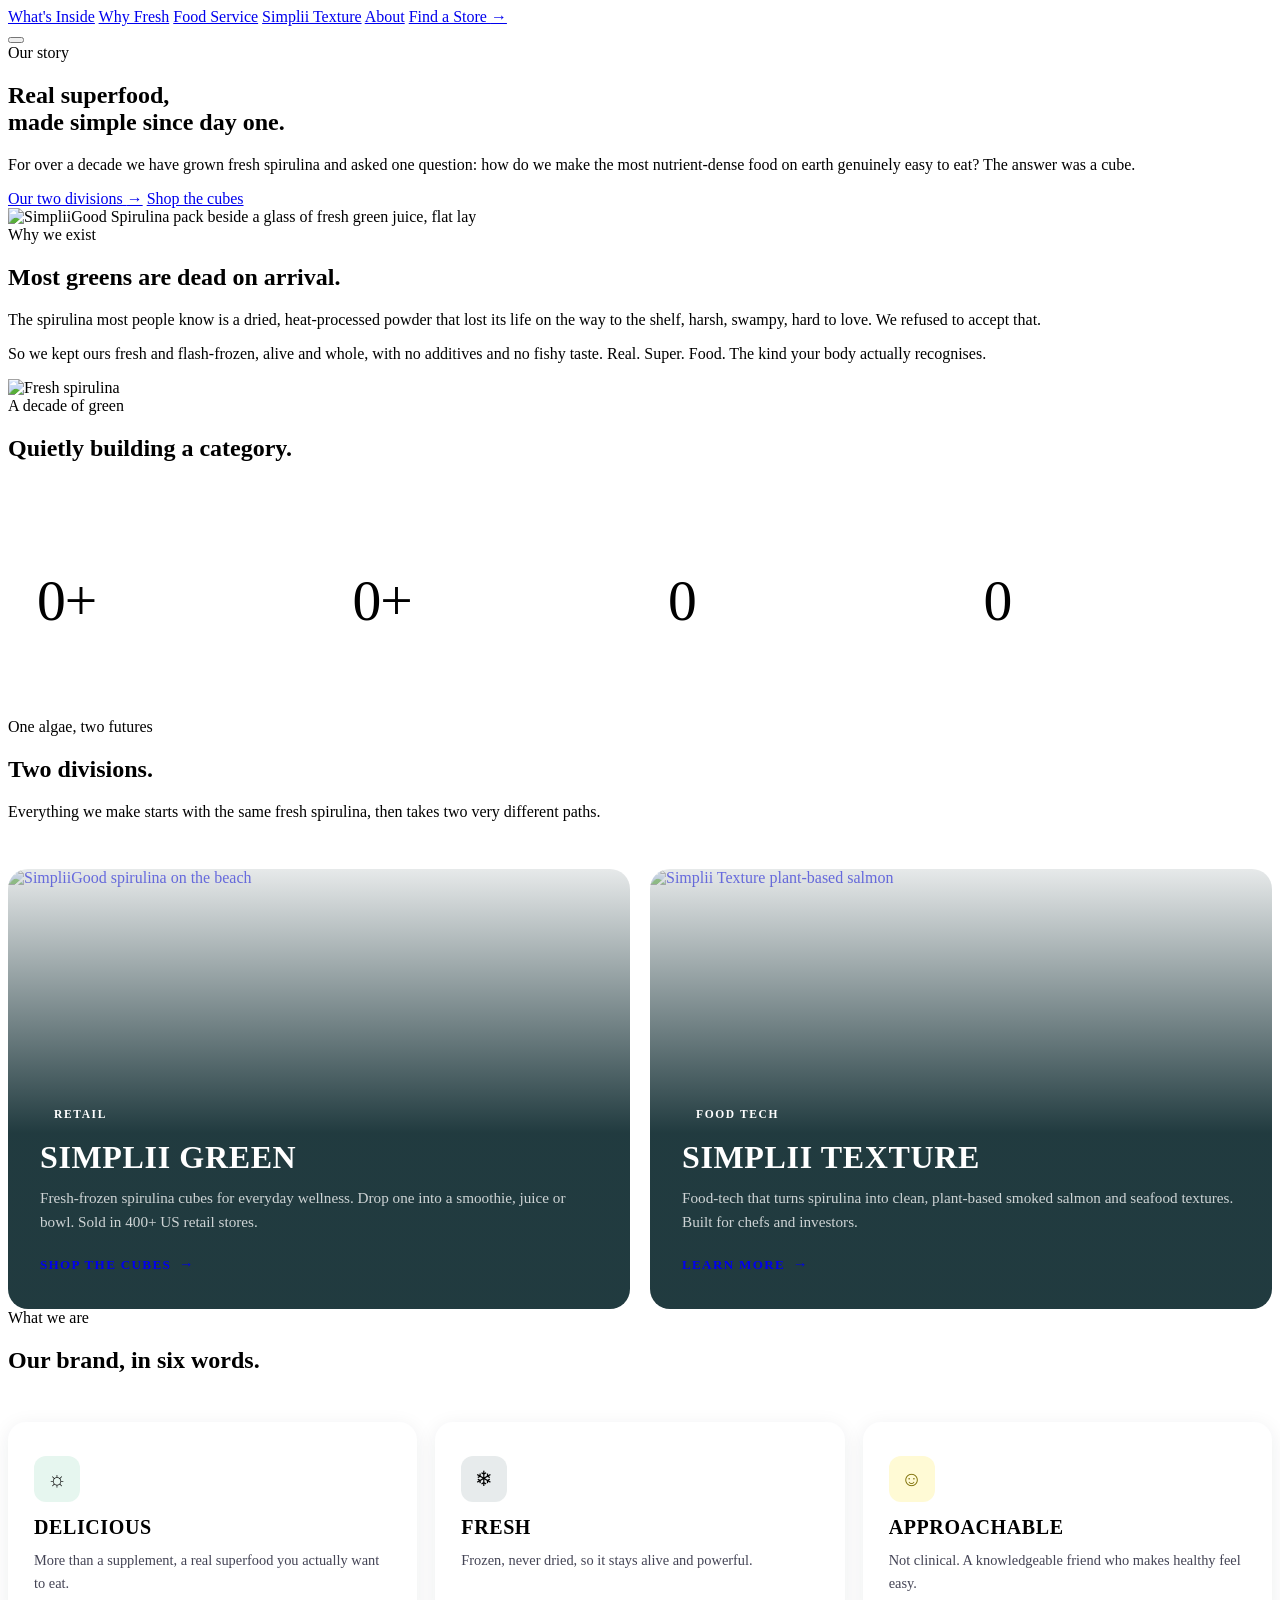
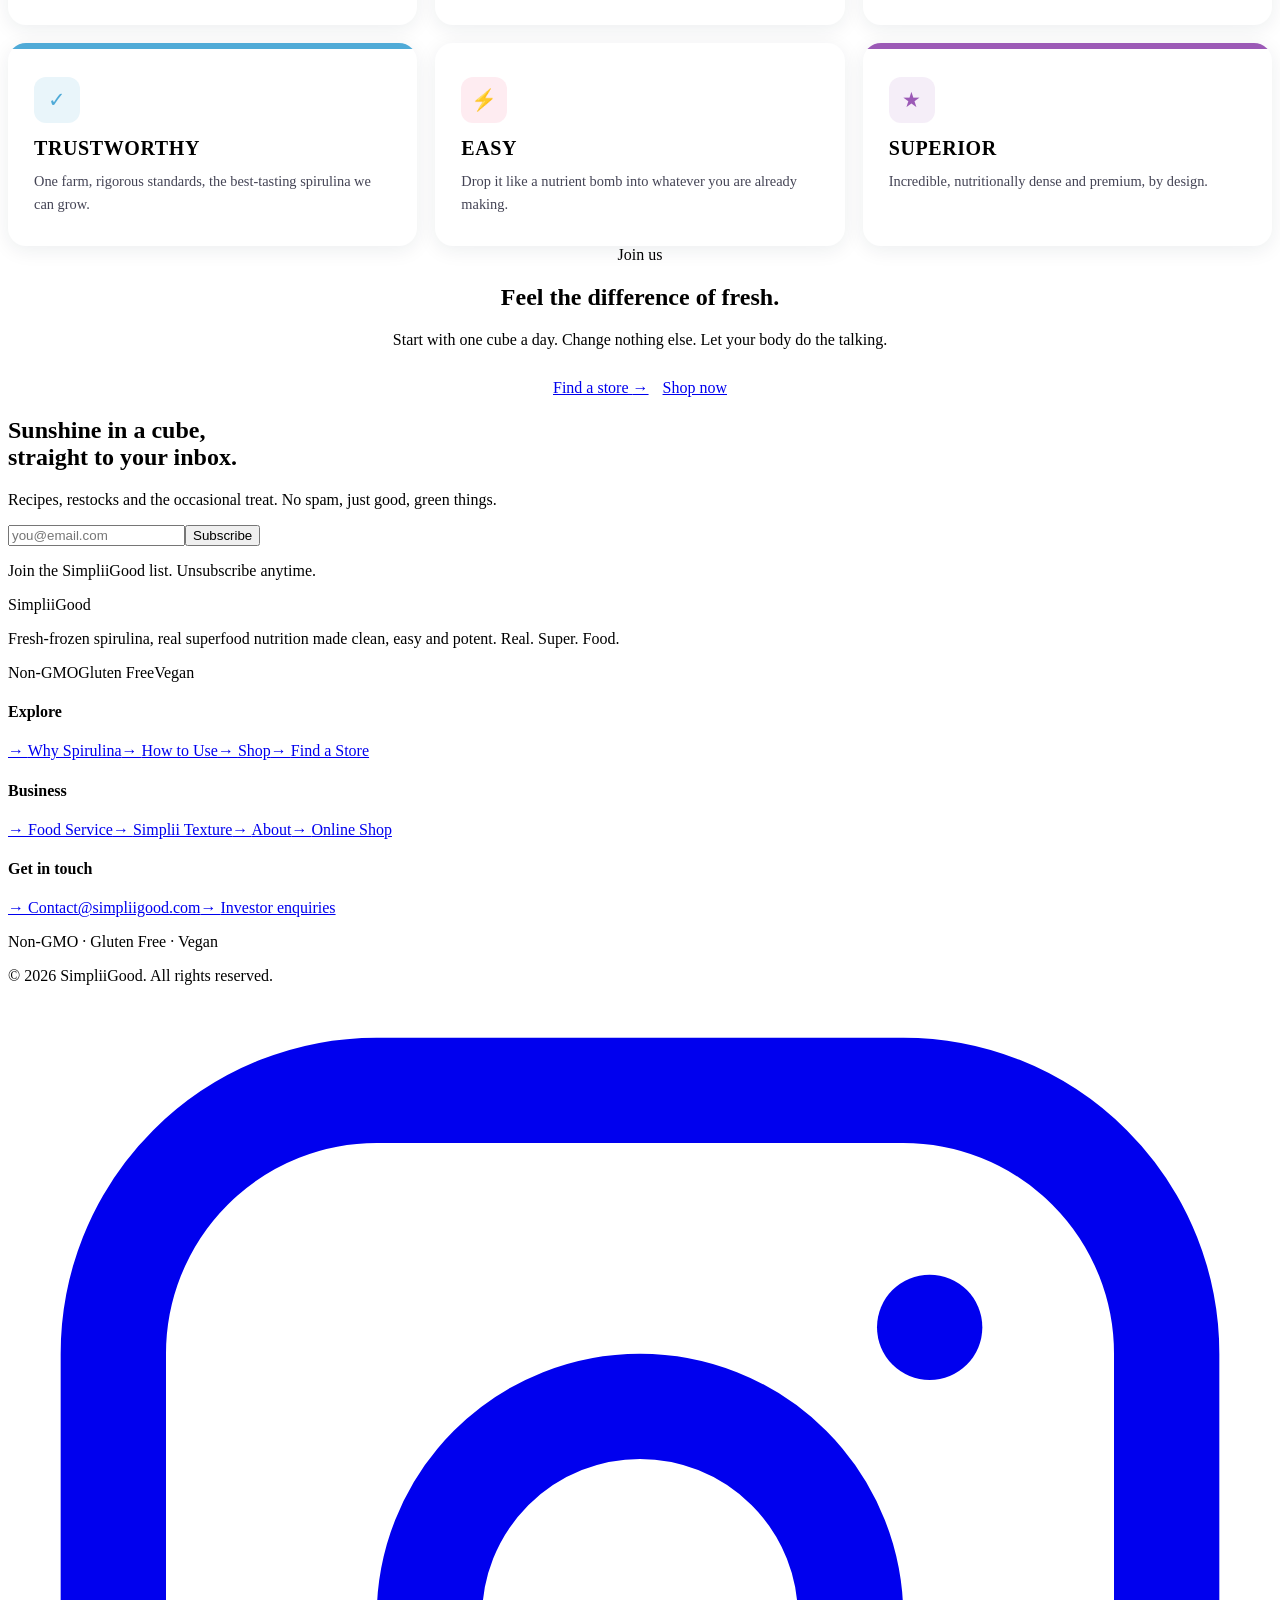
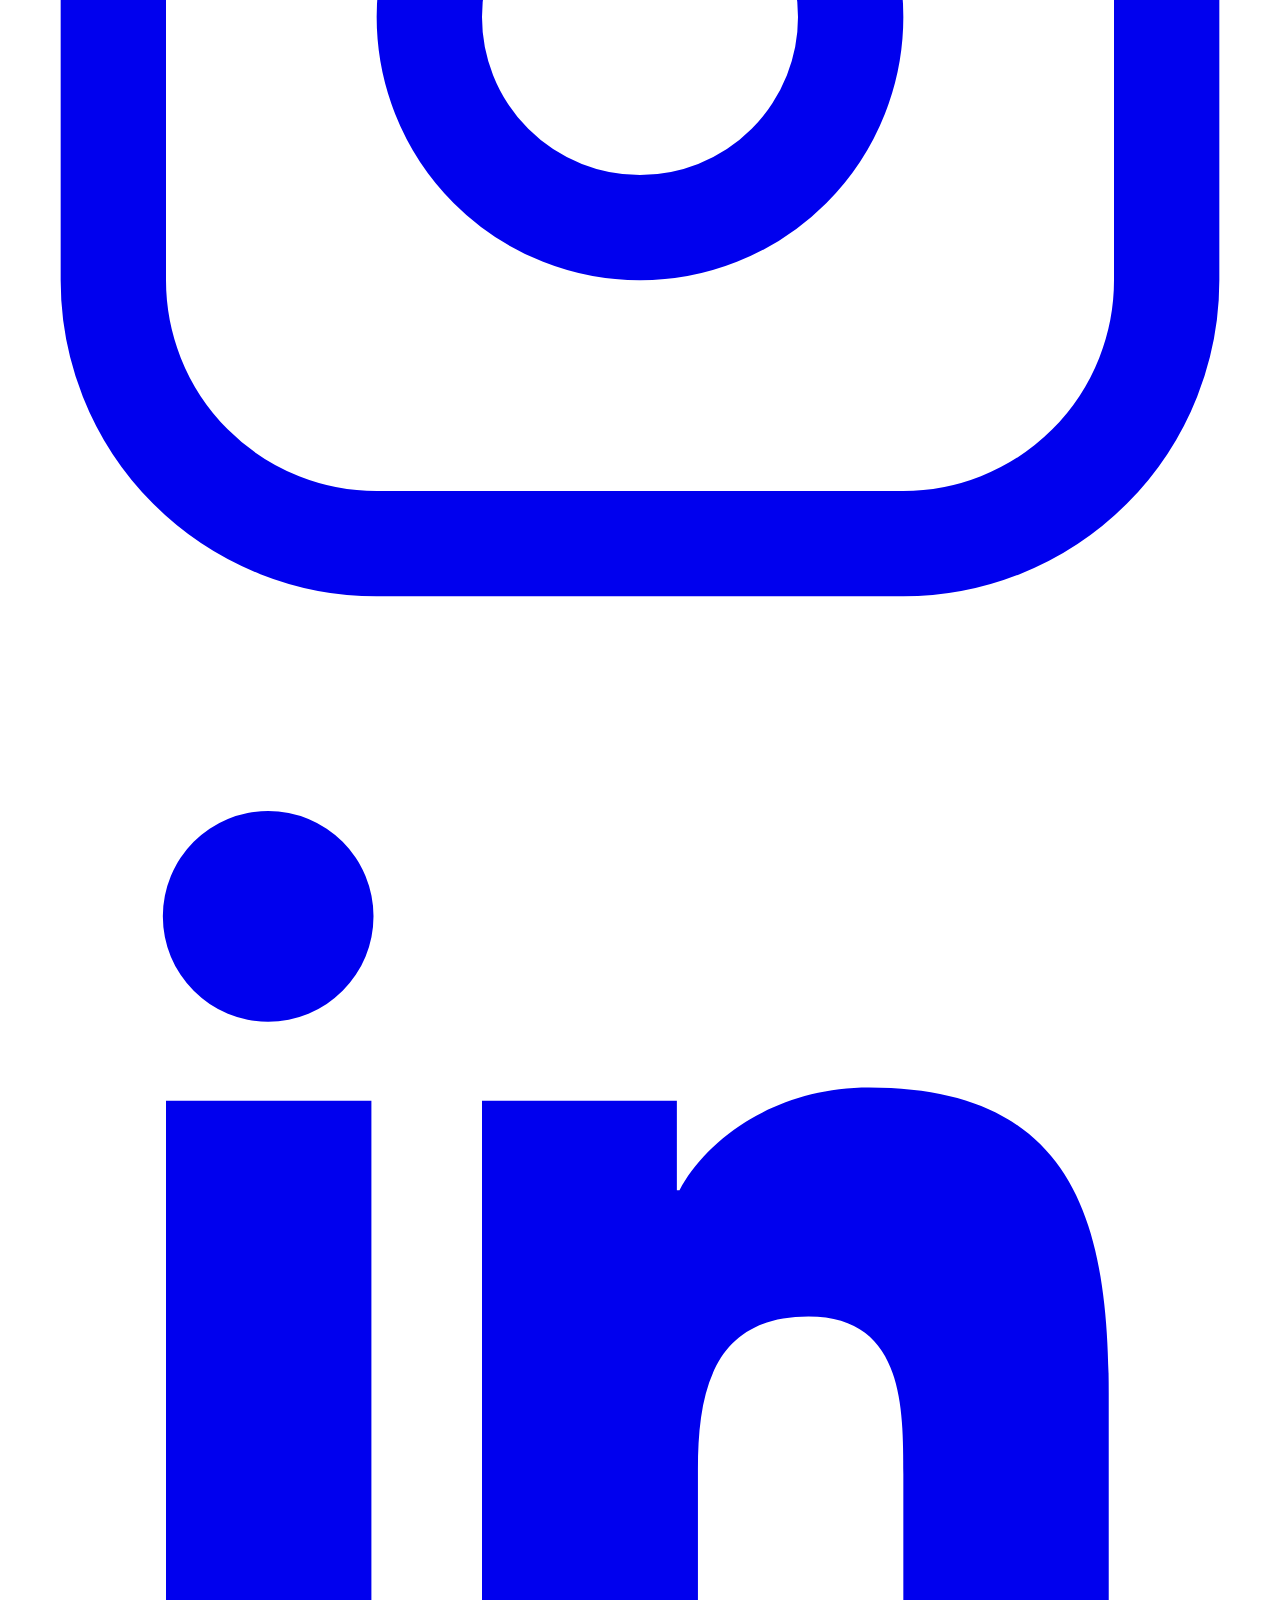
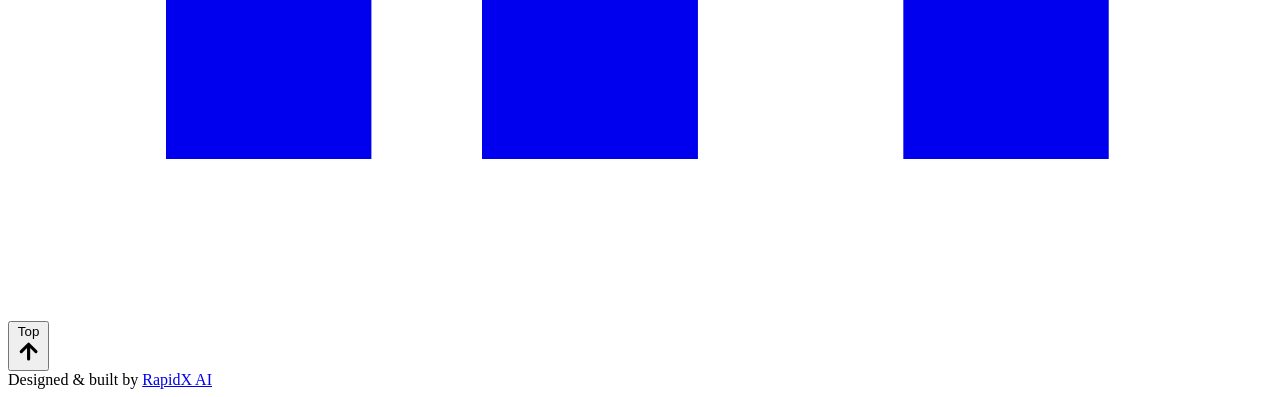
==== commit 364ca23d: "Nav: About page Shop Now button -> Find a Store Match green/texture: replace the Shop Now CTA with F" ====
--- a/about.html
+++ b/about.html
@@ -259,9 +259,8 @@
       <a href="simplii-green.html#fresh">Why Fresh</a>
       <a href="food-service.html">Food Service</a>
       <a href="texture.html">Simplii Texture</a>
-      <a href="simplii-green.html#stores">Find a Store</a>
       <a href="about.html">About</a>
-      <a class="btn btn-green" href="https://shop.simpliigood.com" target="_blank" rel="noopener" data-cursor="Shop">Shop Now <span class="arr">&#8594;</span></a>
+      <a class="btn btn-green" href="simplii-green.html#stores" data-cursor="Store">Find a Store <span class="arr">&#8594;</span></a>
     </nav>
     <button class="burger" id="burger" aria-label="Menu"><span></span><span></span><span></span></button>
   </div>
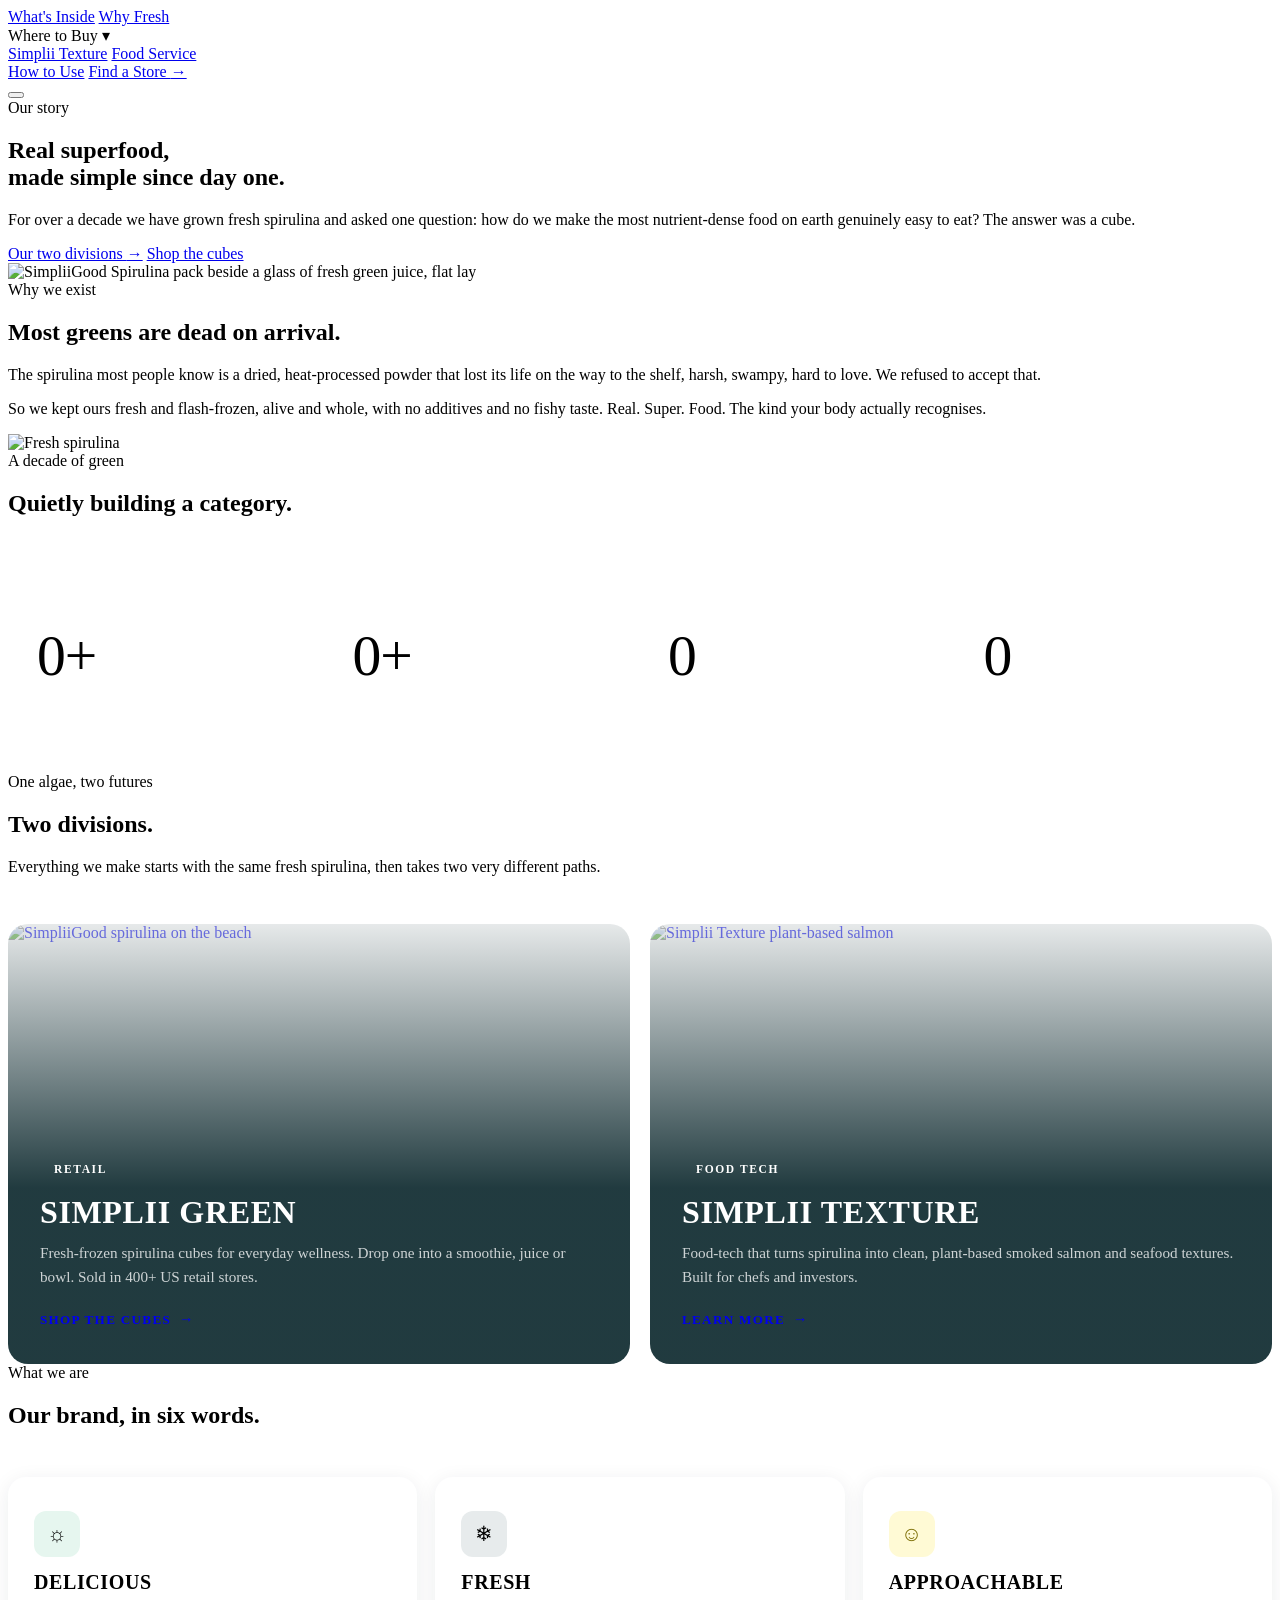
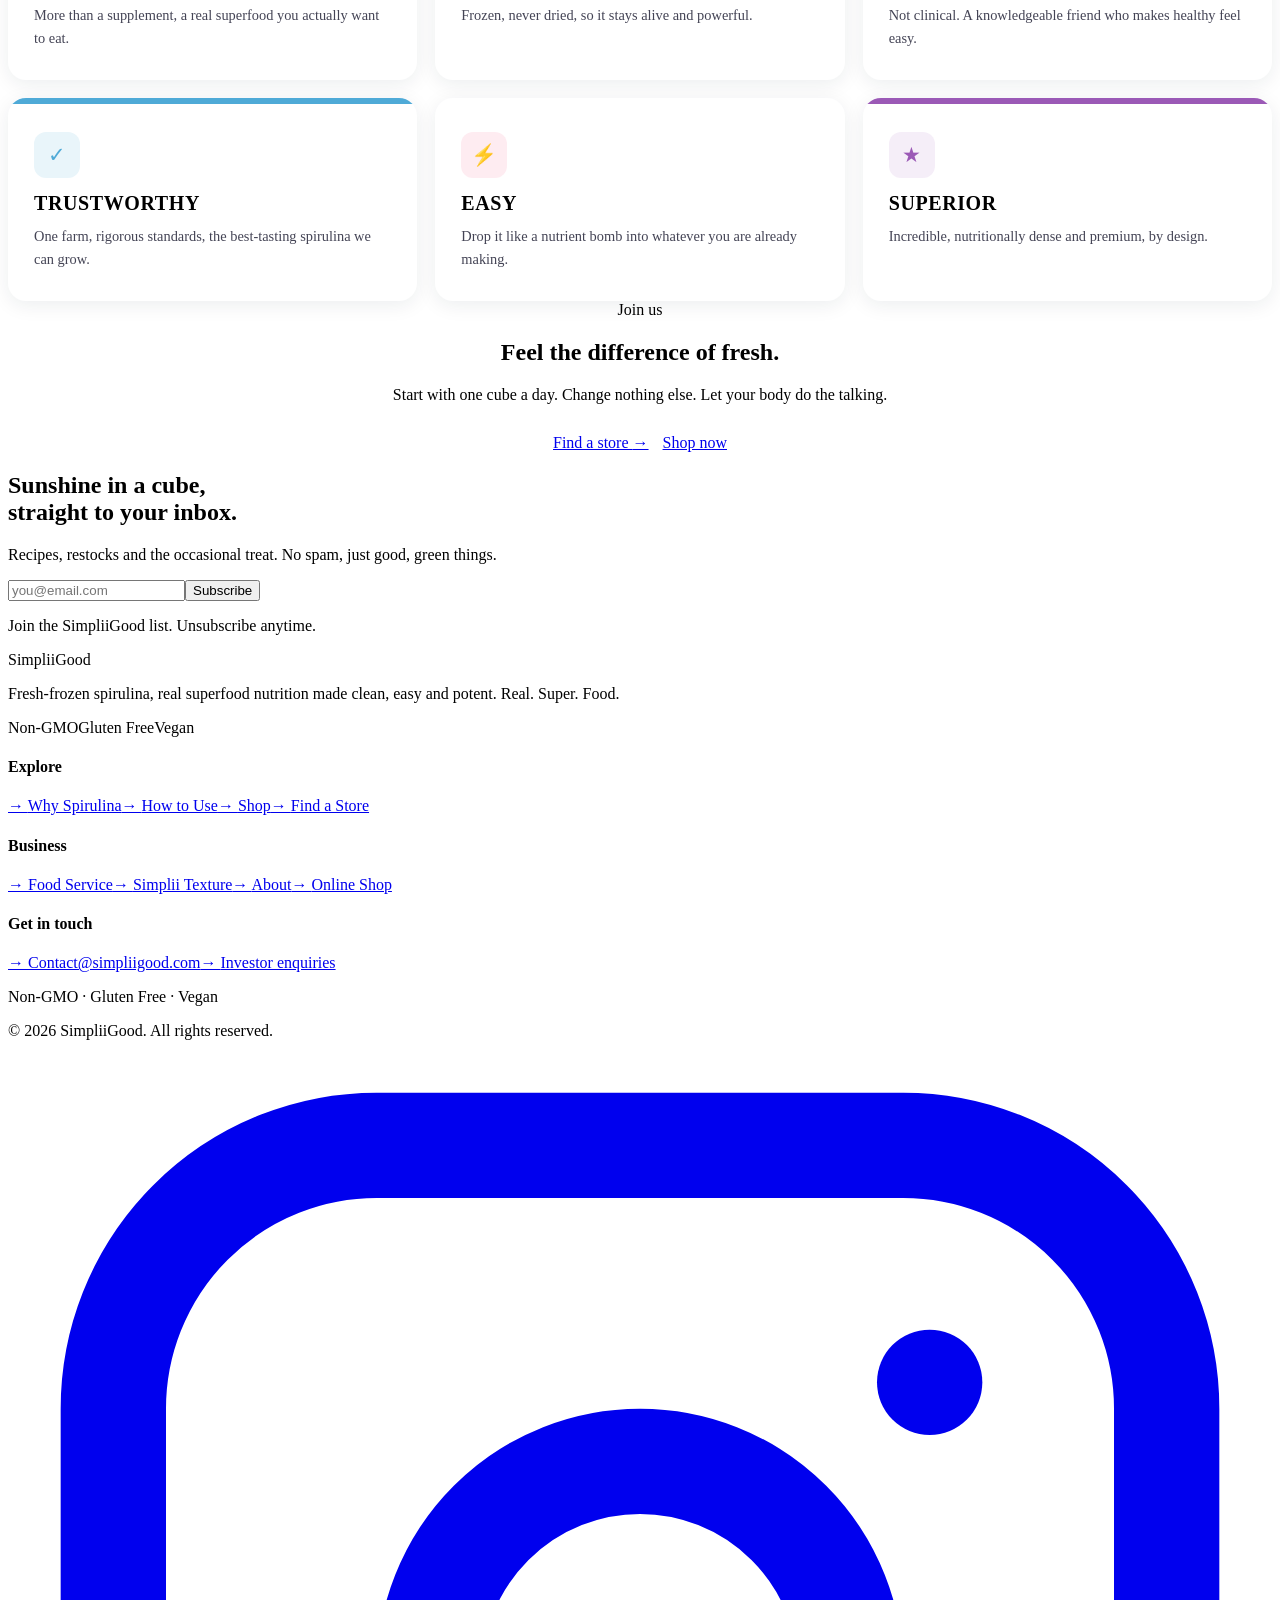
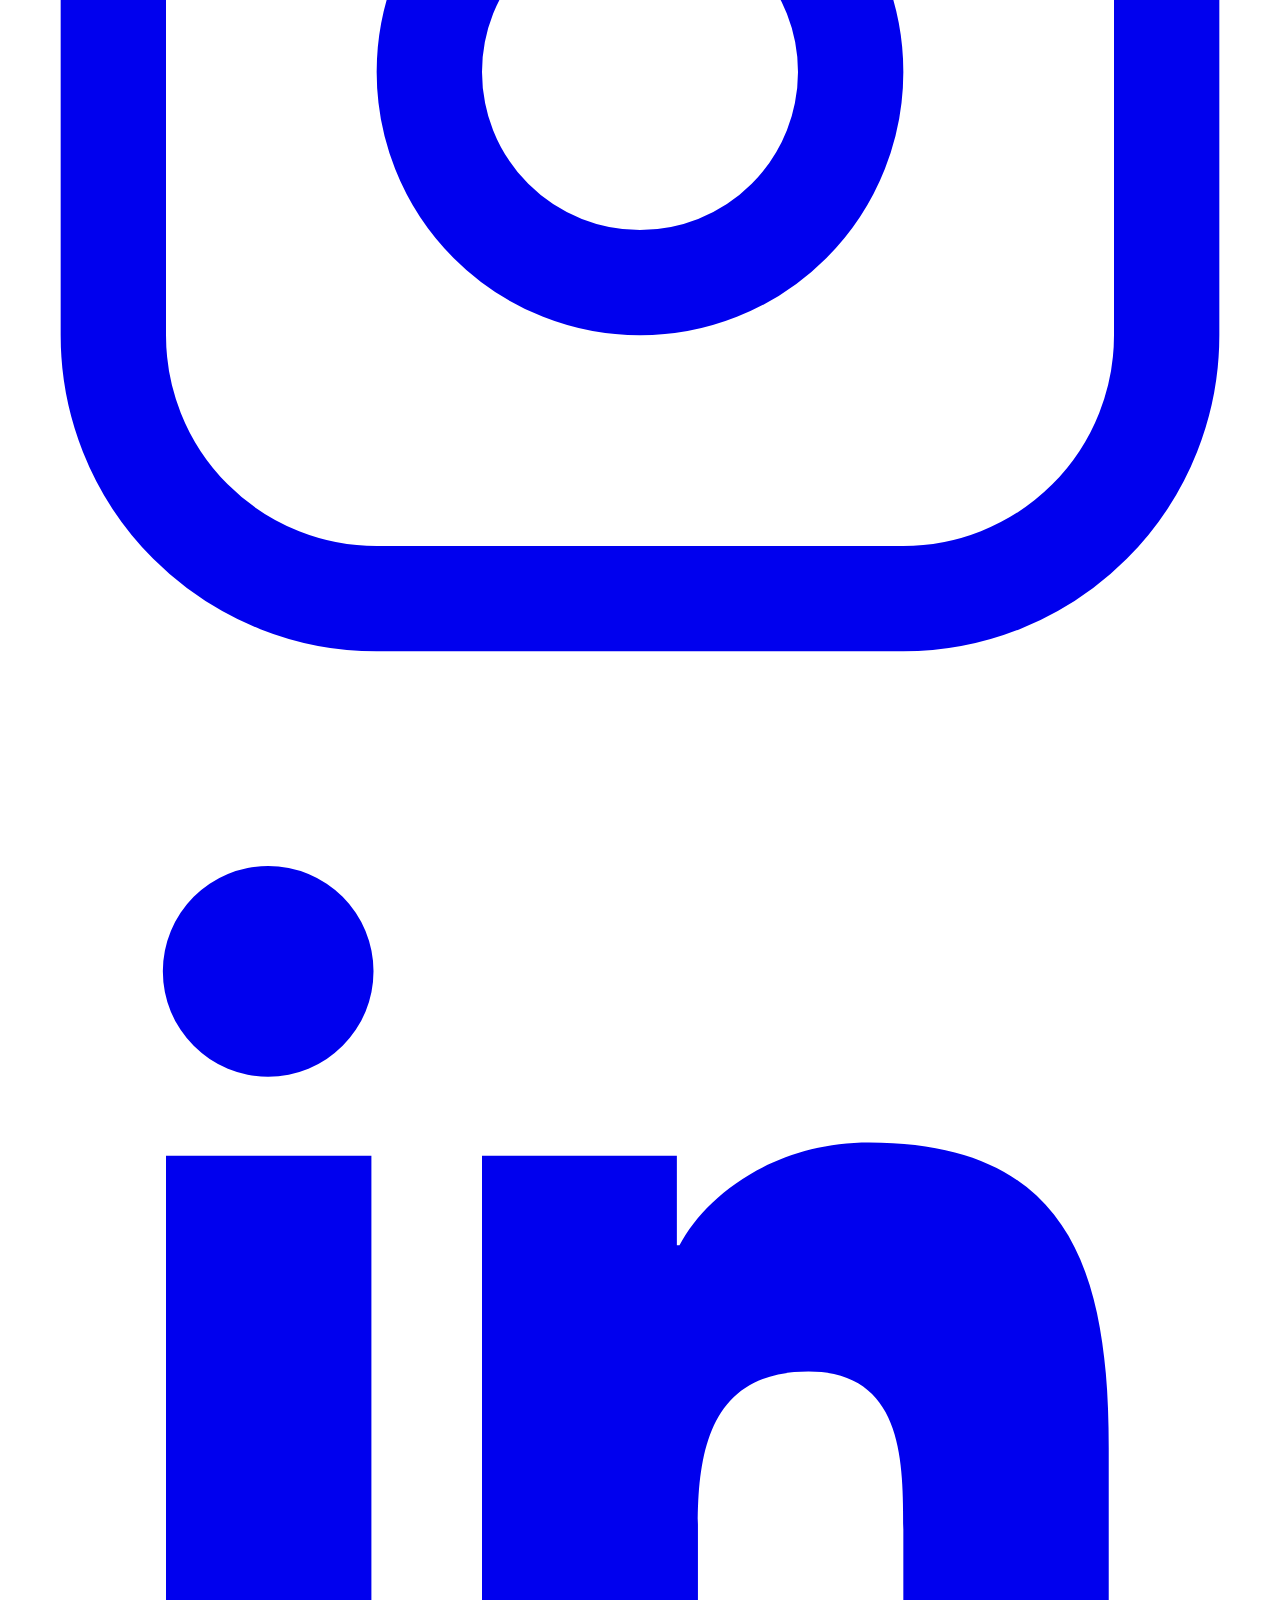
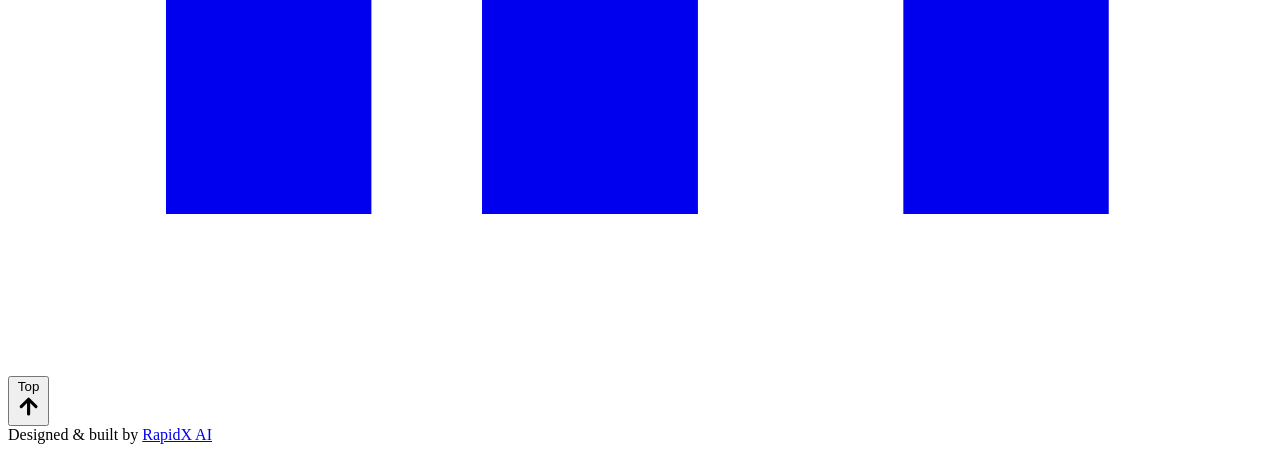
==== commit 2c0a76bf: "Nav: add "Where to Buy" dropdown; About -> How to Use - New "Where to Buy" dropdown (white menu, hov" ====
--- a/about.html
+++ b/about.html
@@ -257,9 +257,14 @@
     <nav class="nav-links" id="navLinks">
       <a href="simplii-green.html#inside">What's Inside</a>
       <a href="simplii-green.html#fresh">Why Fresh</a>
-      <a href="food-service.html">Food Service</a>
-      <a href="texture.html">Simplii Texture</a>
-      <a href="about.html">About</a>
+      <div class="nav-dd">
+        <a class="nav-dd-toggle" role="button" tabindex="0" aria-haspopup="true">Where to Buy <span class="dd-caret">&#9662;</span></a>
+        <div class="nav-dd-menu">
+          <a href="texture.html">Simplii Texture</a>
+          <a href="food-service.html">Food Service</a>
+        </div>
+      </div>
+      <a href="simplii-green.html#use">How to Use</a>
       <a class="btn btn-green" href="simplii-green.html#stores" data-cursor="Store">Find a Store <span class="arr">&#8594;</span></a>
     </nav>
     <button class="burger" id="burger" aria-label="Menu"><span></span><span></span><span></span></button>
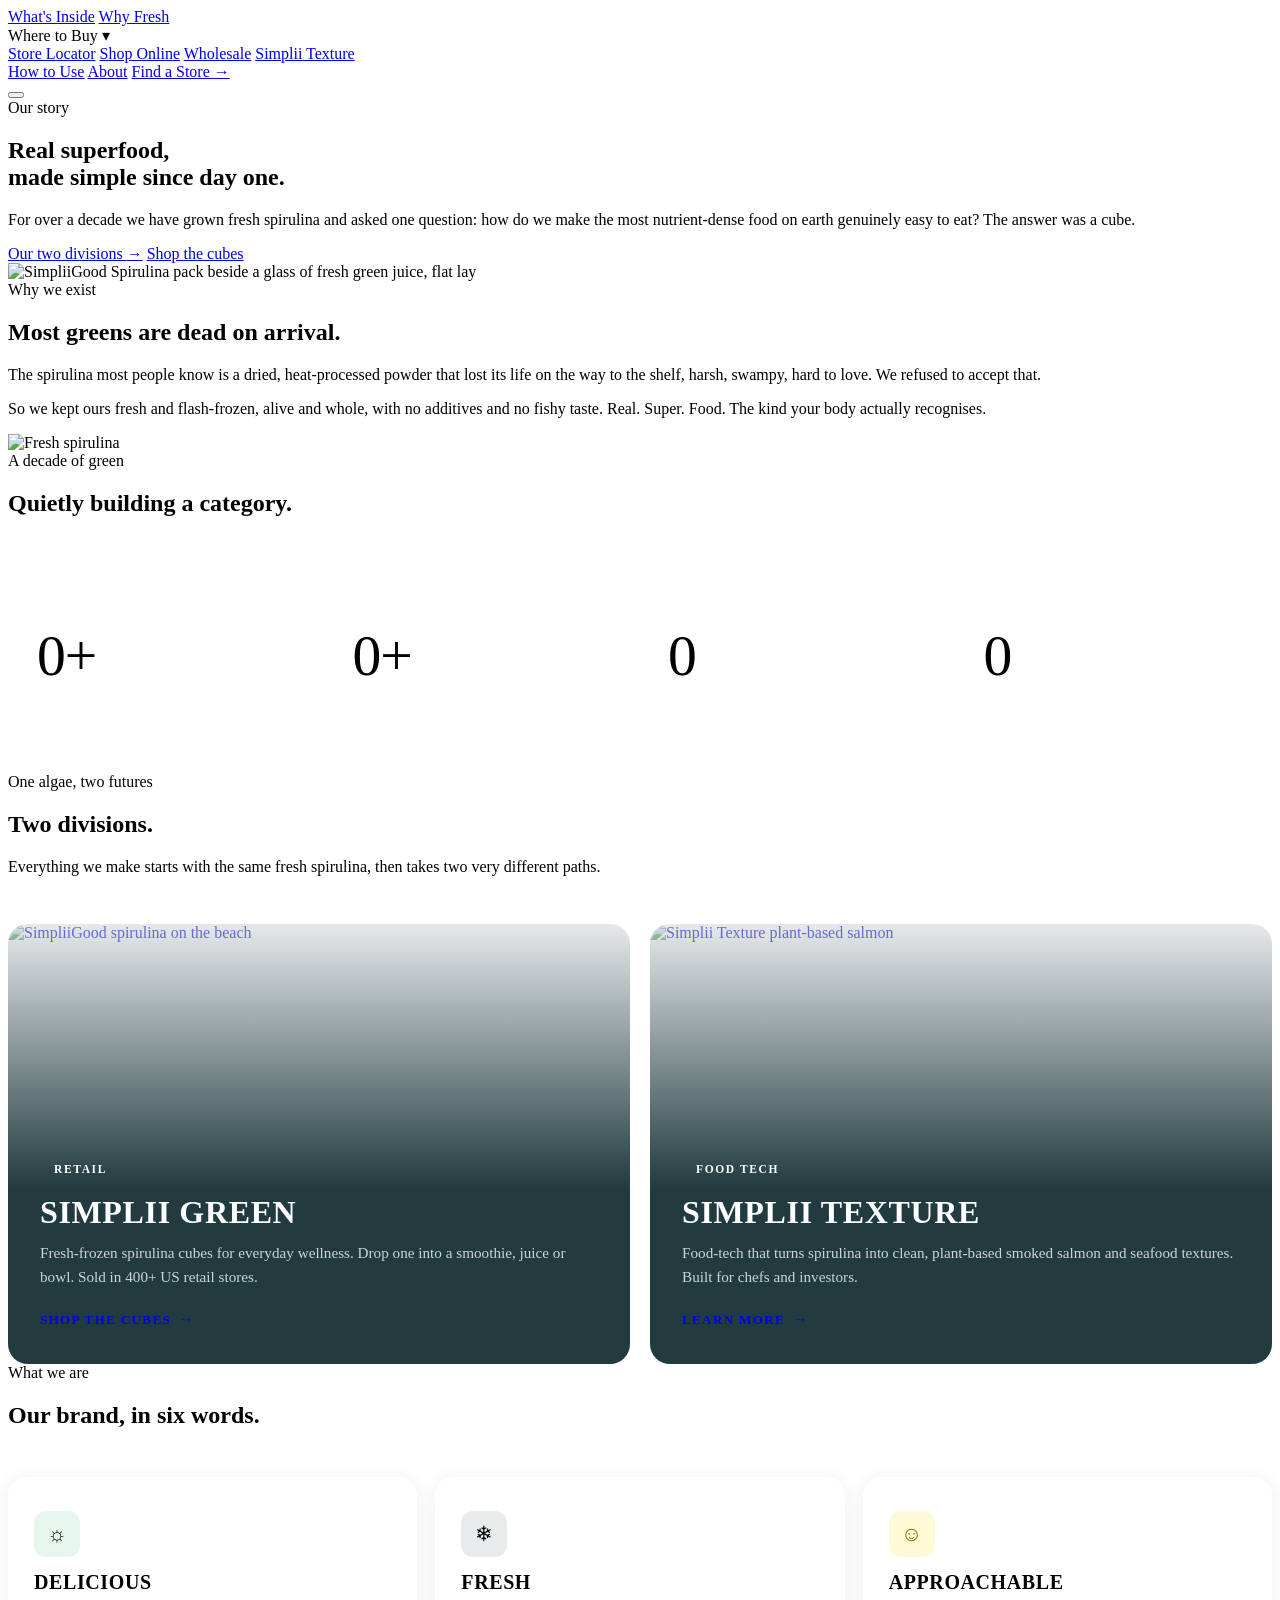
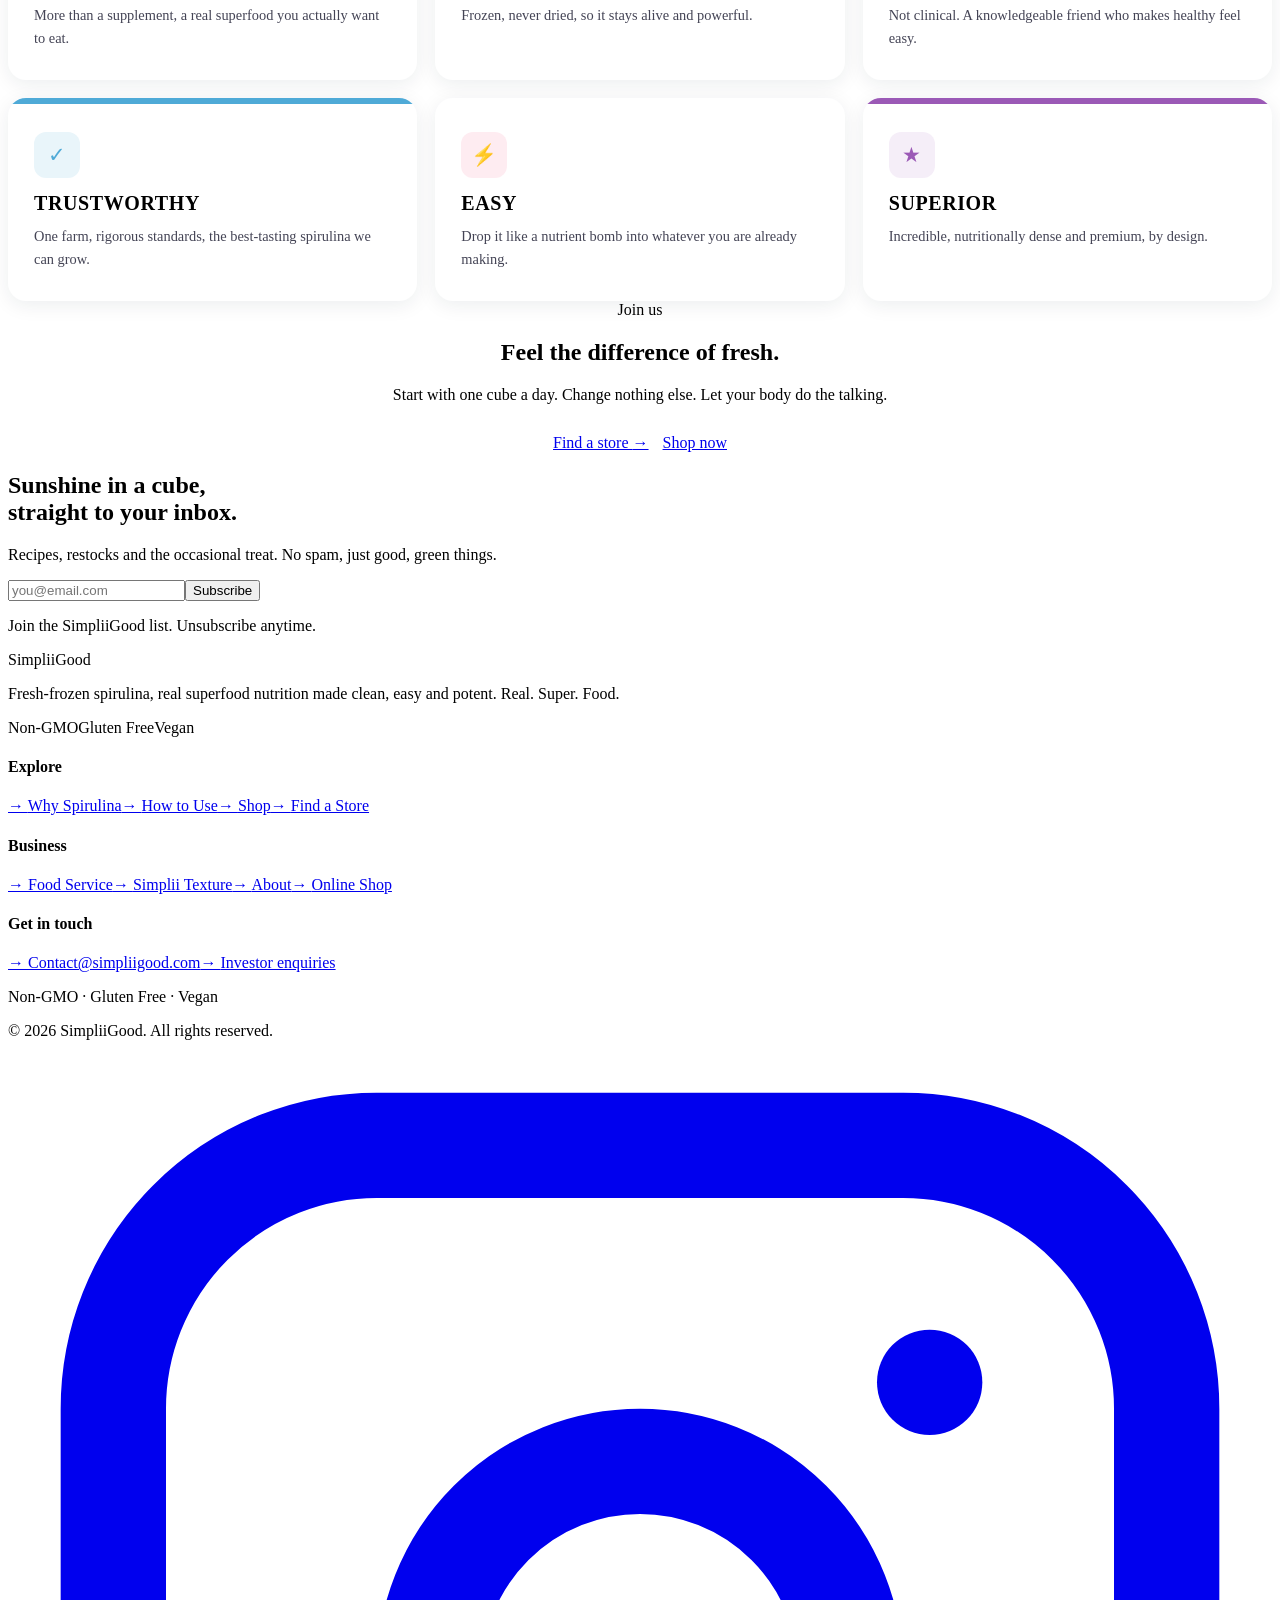
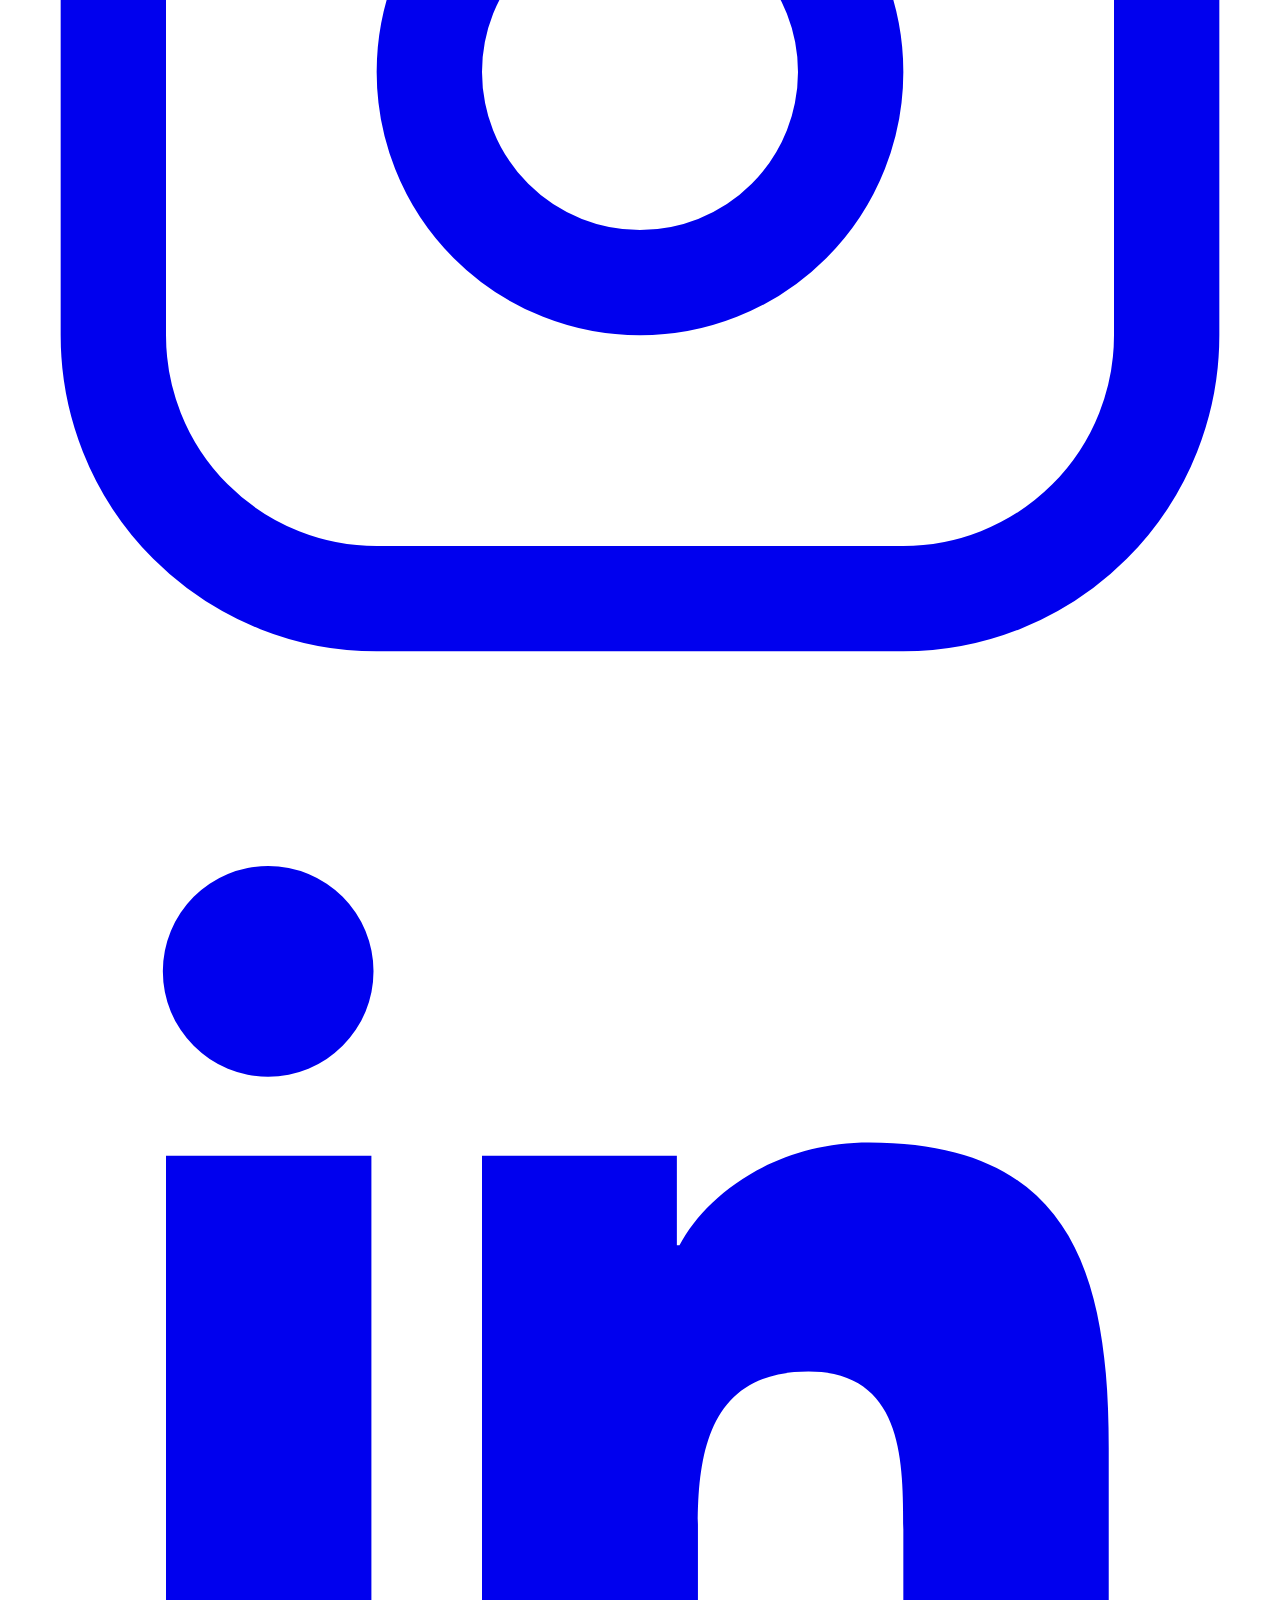
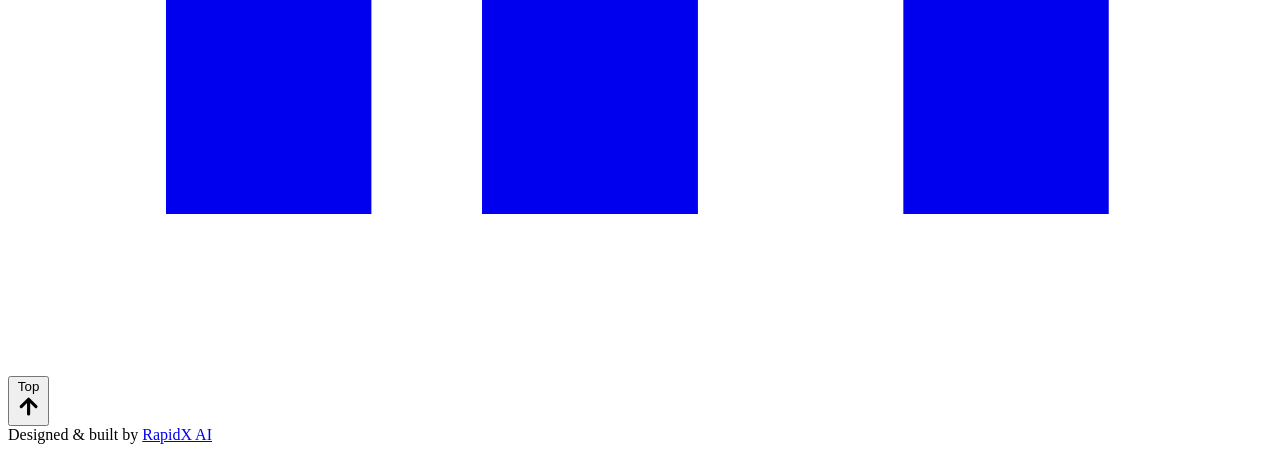
==== commit f8054b91: "Nav: move Simplii Texture into Where to Buy dropdown (bottom) Simplii Texture is no longer a top-lev" ====
--- a/about.html
+++ b/about.html
@@ -260,11 +260,14 @@
       <div class="nav-dd">
         <a class="nav-dd-toggle" role="button" tabindex="0" aria-haspopup="true">Where to Buy <span class="dd-caret">&#9662;</span></a>
         <div class="nav-dd-menu">
+          <a href="simplii-green.html#stores">Store Locator</a>
+          <a href="https://shop.simpliigood.com" target="_blank" rel="noopener">Shop Online</a>
+          <a href="food-service.html">Wholesale</a>
           <a href="texture.html">Simplii Texture</a>
-          <a href="food-service.html">Food Service</a>
         </div>
       </div>
       <a href="simplii-green.html#use">How to Use</a>
+      <a href="about.html">About</a>
       <a class="btn btn-green" href="simplii-green.html#stores" data-cursor="Store">Find a Store <span class="arr">&#8594;</span></a>
     </nav>
     <button class="burger" id="burger" aria-label="Menu"><span></span><span></span><span></span></button>
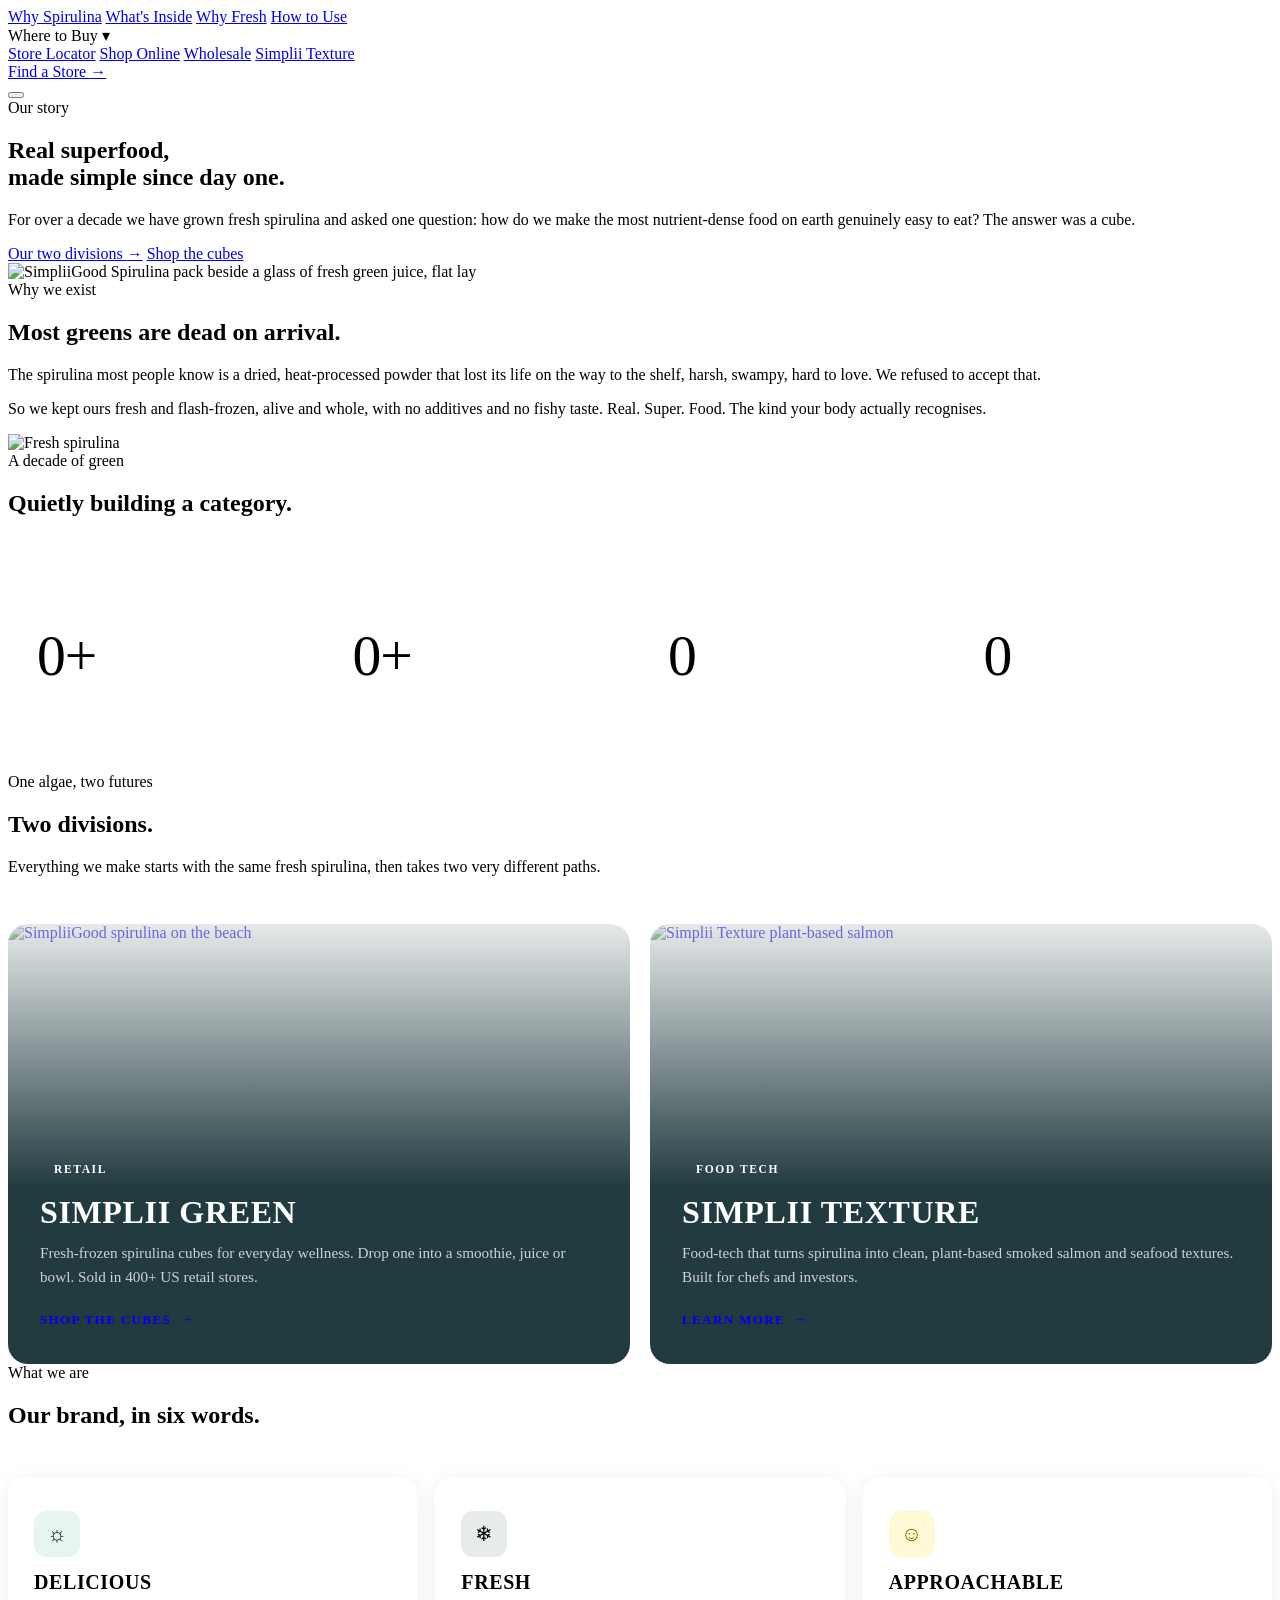
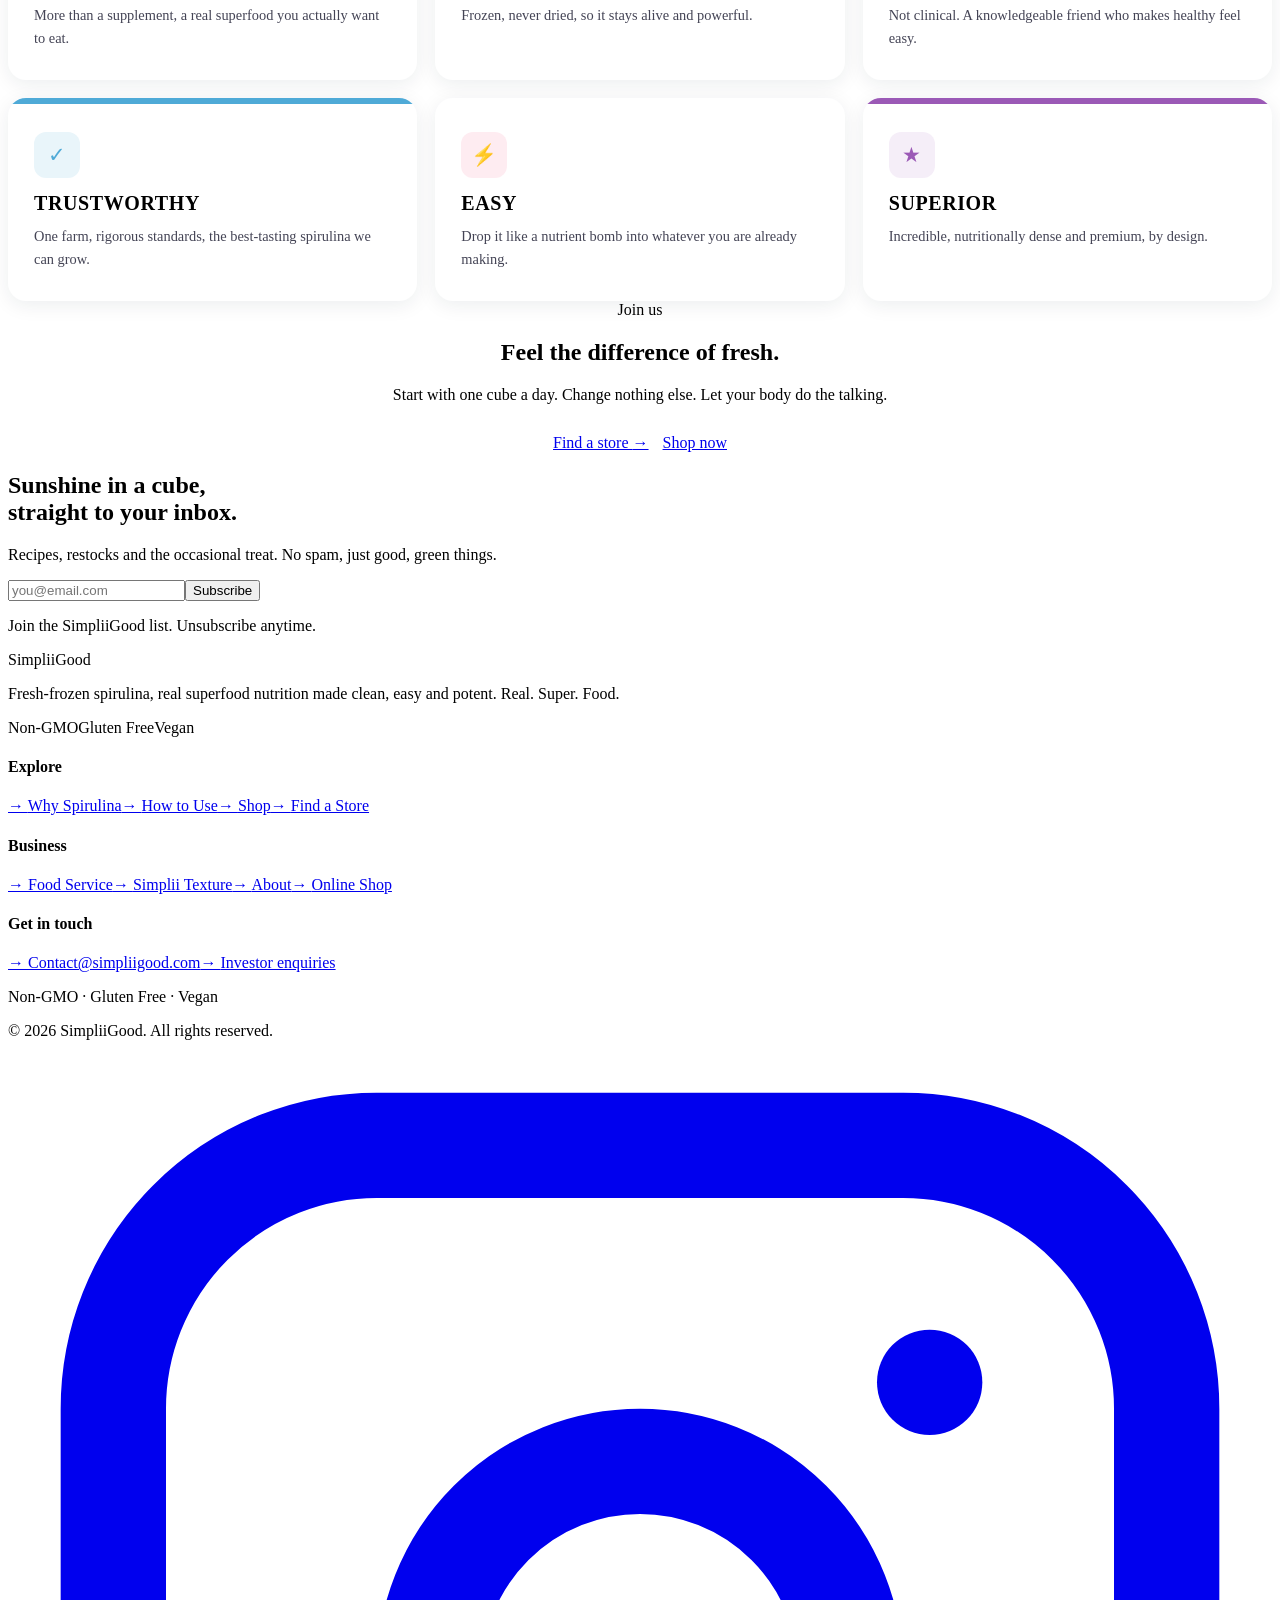
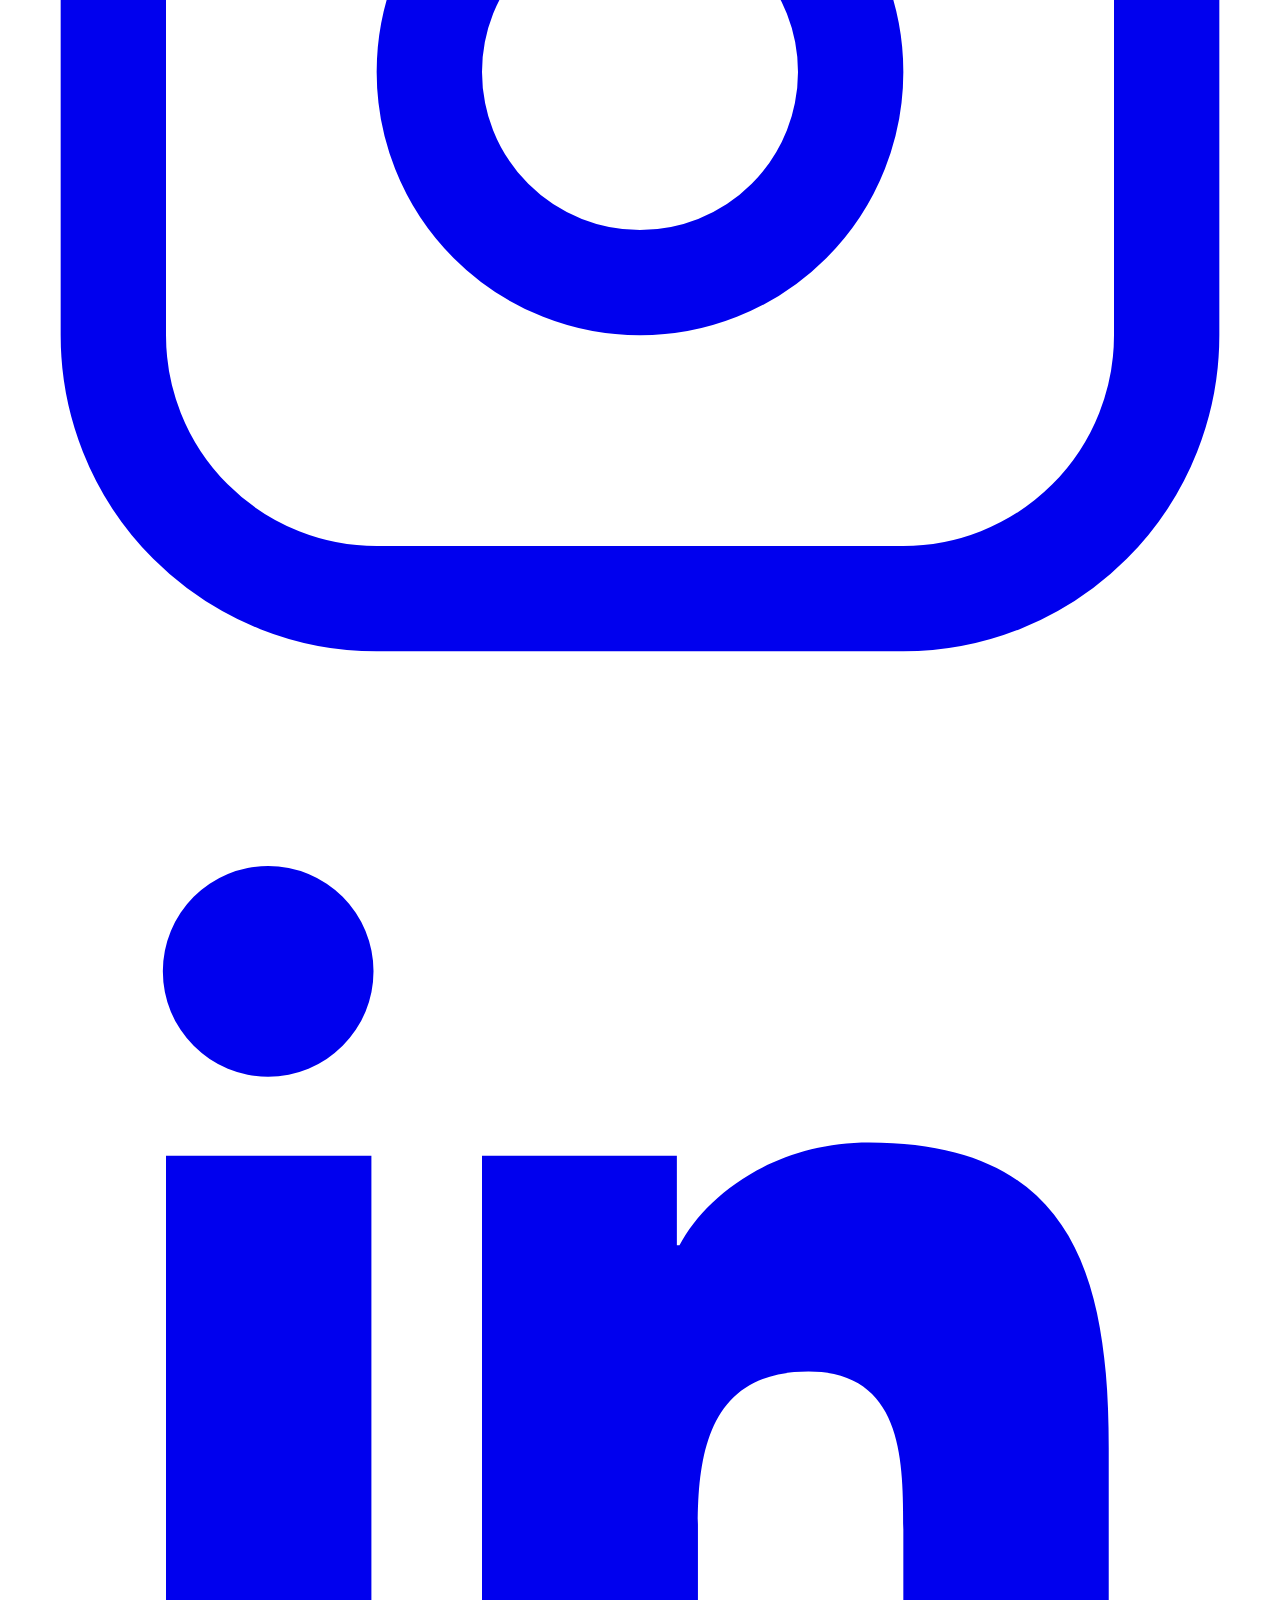
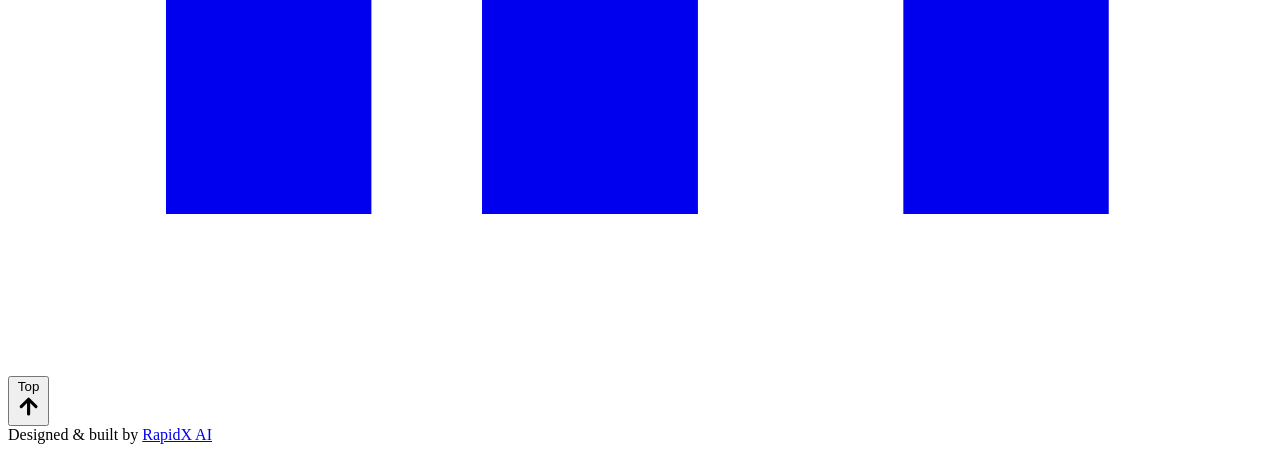
==== commit 842618b1: "Green page: What's Inside redesign + section reorder + nav hierarchy - Rebuild "What's Inside" as th" ====
--- a/about.html
+++ b/about.html
@@ -255,8 +255,10 @@
   <div class="wrap nav-inner">
     <a href="index.html" class="brand"><img src="images/wordmark.png" alt="SimpliiGood" onerror="this.style.display='none'"/></a>
     <nav class="nav-links" id="navLinks">
+      <a href="simplii-green.html#benefits">Why Spirulina</a>
       <a href="simplii-green.html#inside">What's Inside</a>
       <a href="simplii-green.html#fresh">Why Fresh</a>
+      <a href="simplii-green.html#use">How to Use</a>
       <div class="nav-dd">
         <a class="nav-dd-toggle" role="button" tabindex="0" aria-haspopup="true">Where to Buy <span class="dd-caret">&#9662;</span></a>
         <div class="nav-dd-menu">
@@ -266,8 +268,7 @@
           <a href="texture.html">Simplii Texture</a>
         </div>
       </div>
-      <a href="simplii-green.html#use">How to Use</a>
-      <a href="about.html">About</a>
+
       <a class="btn btn-green" href="simplii-green.html#stores" data-cursor="Store">Find a Store <span class="arr">&#8594;</span></a>
     </nav>
     <button class="burger" id="burger" aria-label="Menu"><span></span><span></span><span></span></button>
